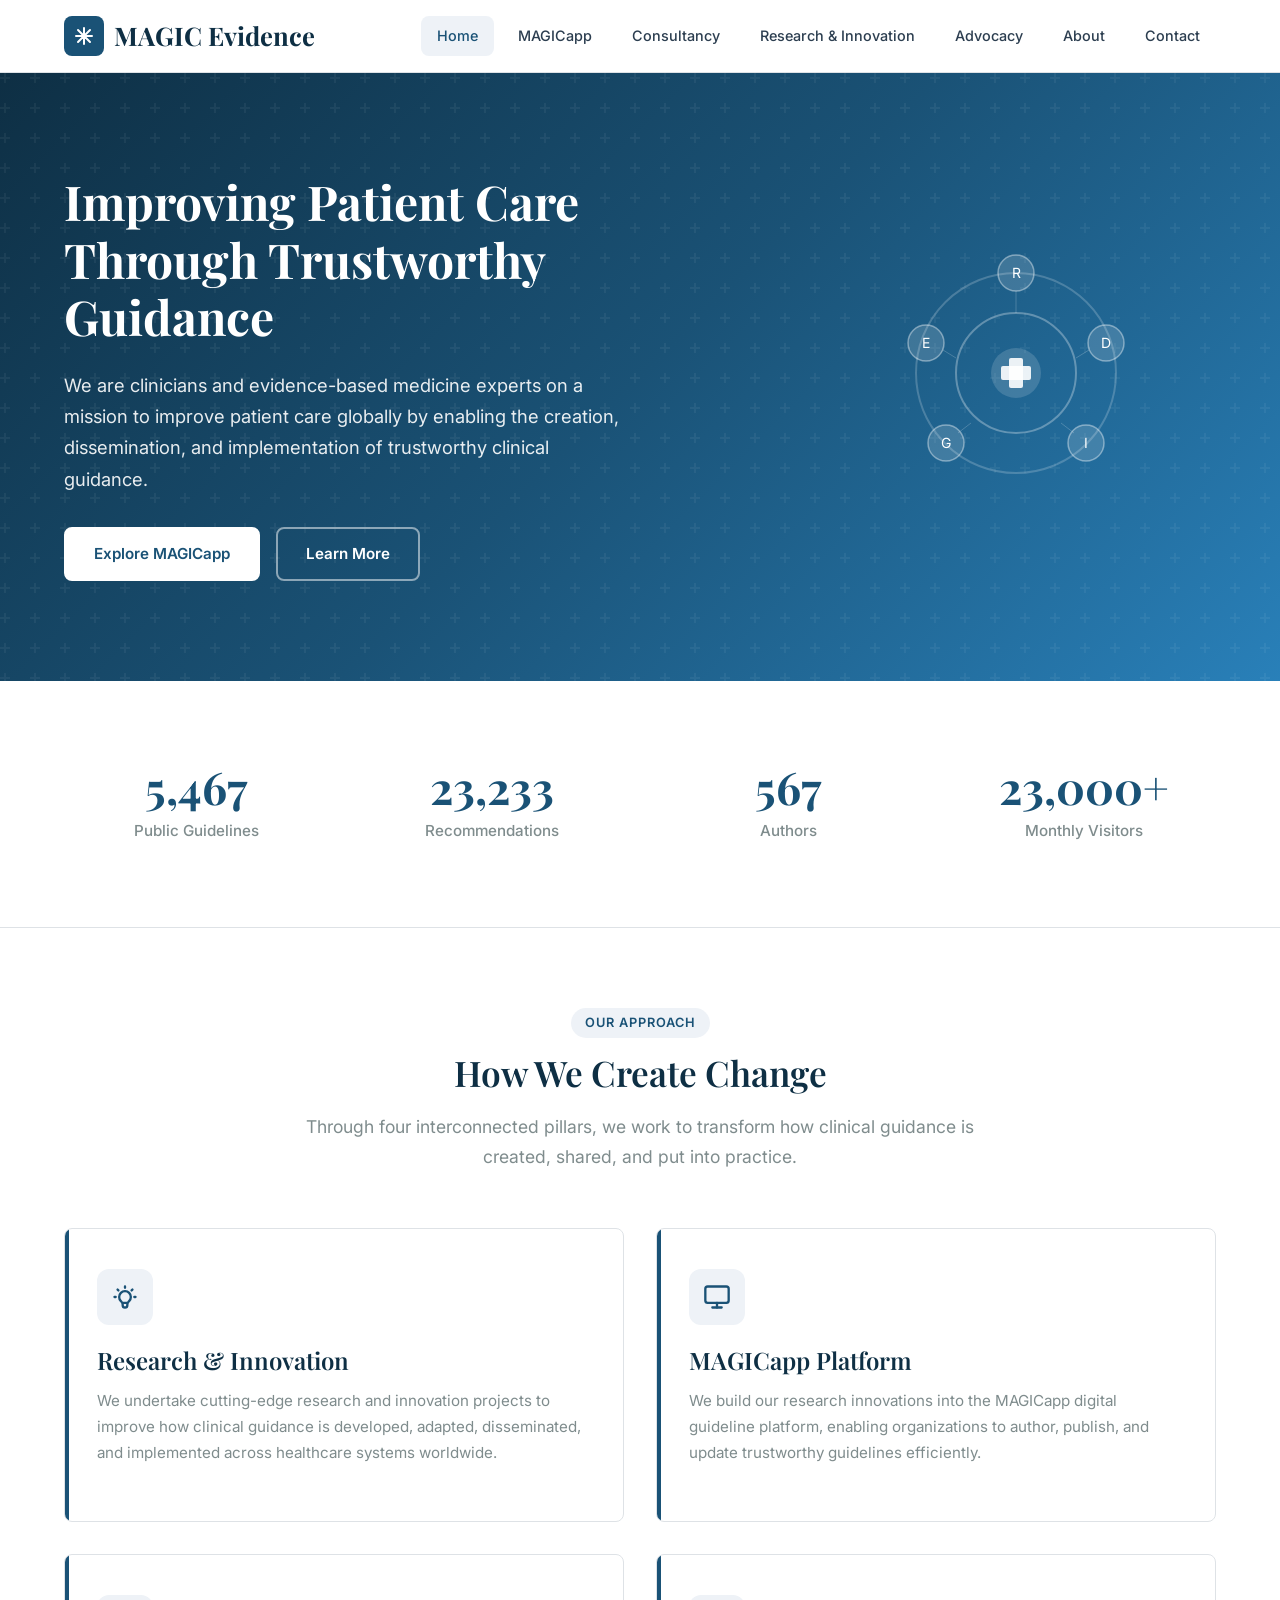
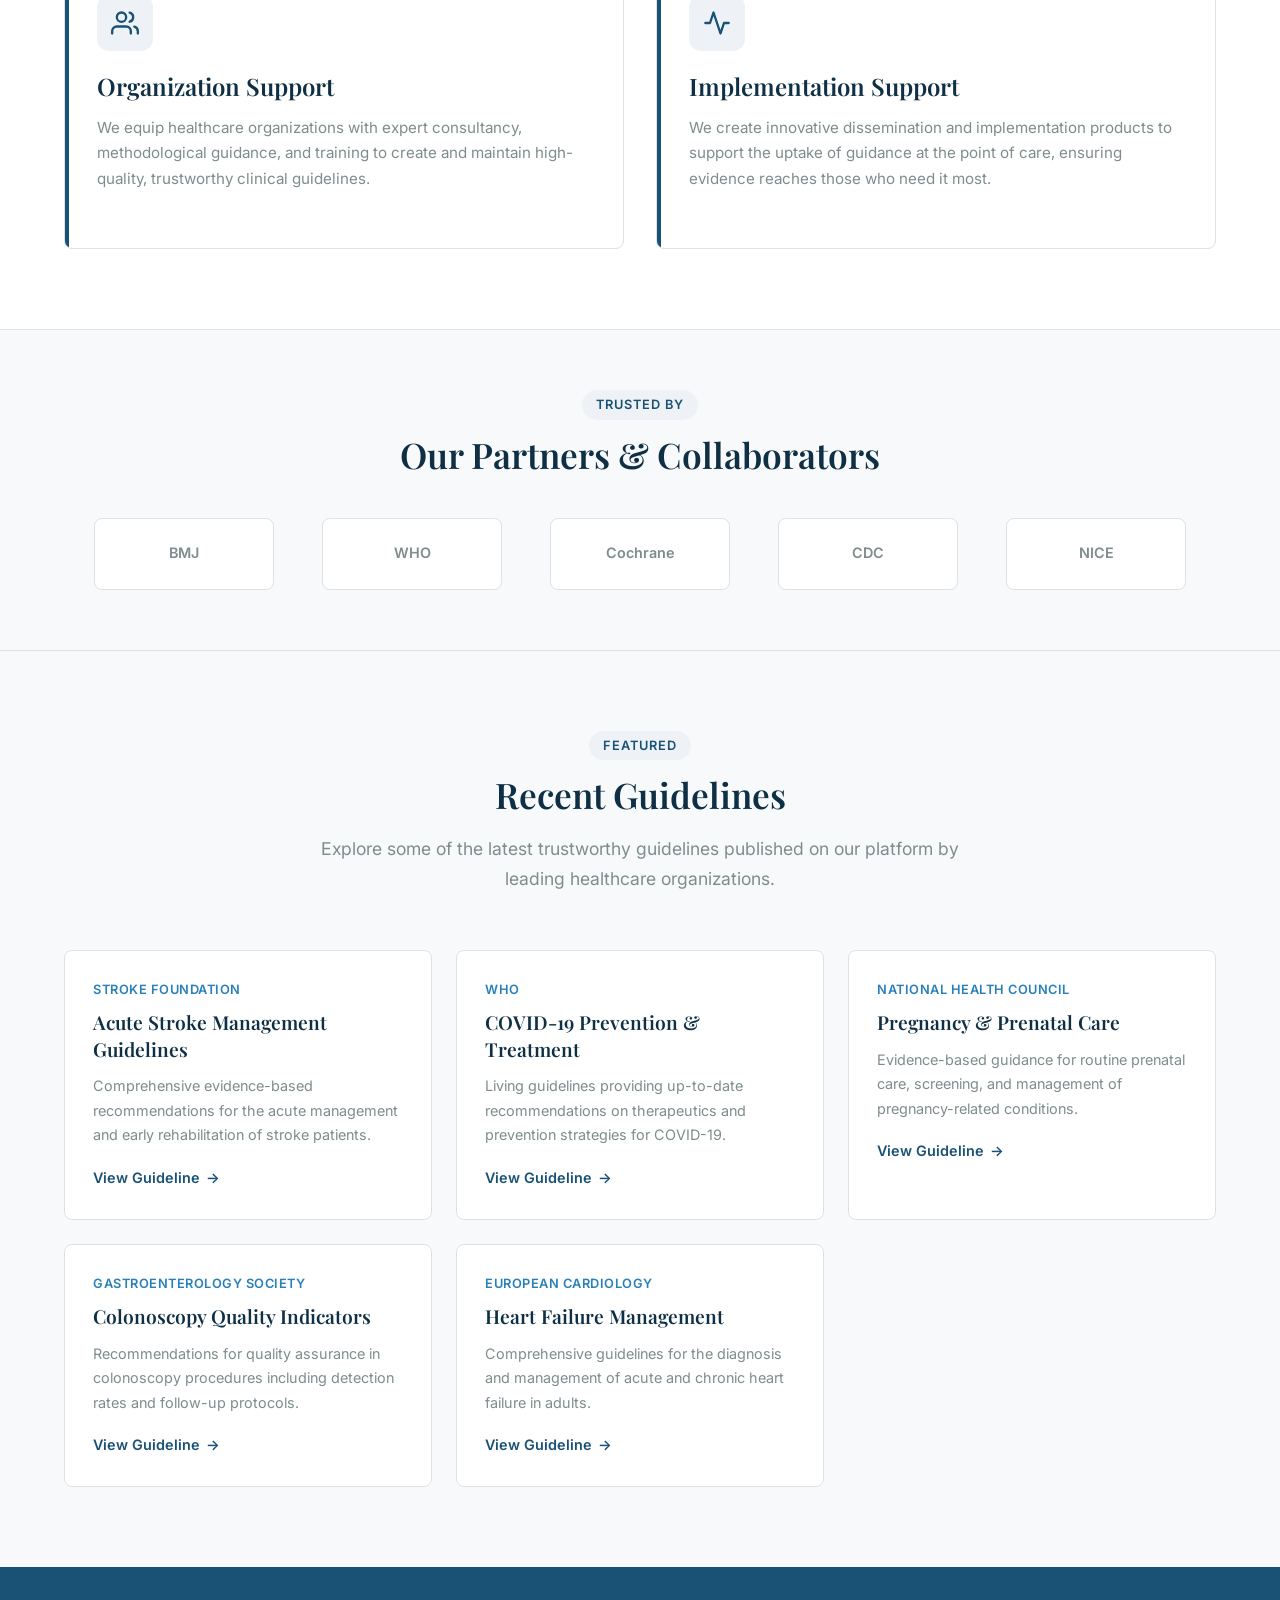
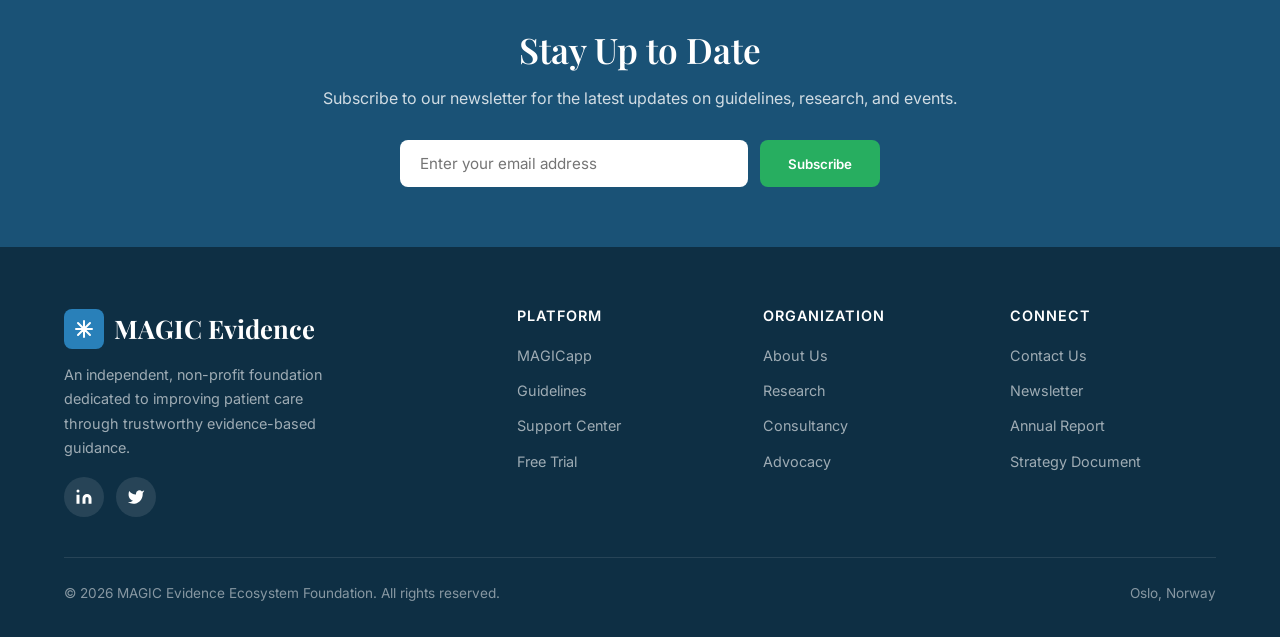
==== index.html @ e92a1888 ""网站"" ====
<!DOCTYPE html>
<html lang="zh-CN">
<head>
  <meta charset="UTF-8">
  <meta name="viewport" content="width=device-width, initial-scale=1.0">
  <title>MAGIC Evidence - Trustworthy Evidence for Better Healthcare</title>
  <meta name="description" content="We are clinicians and EBM experts on a mission to improve patient care globally by enabling the creation, dissemination and implementation of trustworthy guidance.">
  <link rel="preconnect" href="https://fonts.googleapis.com">
  <link rel="preconnect" href="https://fonts.gstatic.com" crossorigin>
  <link href="https://fonts.googleapis.com/css2?family=Inter:wght@400;500;600;700&family=Playfair+Display:wght@600;700&display=swap" rel="stylesheet">
  <link rel="stylesheet" href="css/style.css">
  <link rel="icon" type="image/svg+xml" href="data:image/svg+xml,%3Csvg xmlns='http://www.w3.org/2000/svg' viewBox='0 0 100 100'%3E%3Ctext y='.9em' font-size='90'%3E%F0%9F%8F%A5%3C/text%3E%3C/svg%3E">
</head>
<body>
  <!-- Header -->
  <header class="header">
    <div class="container">
      <a href="index.html" class="logo">
        <svg viewBox="0 0 40 40" fill="none" xmlns="http://www.w3.org/2000/svg">
          <rect width="40" height="40" rx="8" fill="#1a5276"/>
          <path d="M12 20h16M20 12v16M14 14l12 12M26 14L14 26" stroke="#fff" stroke-width="2" stroke-linecap="round"/>
        </svg>
        MAGIC Evidence
      </a>
      <button class="nav-toggle" aria-label="Toggle navigation">
        <span></span><span></span><span></span>
      </button>
      <nav class="nav">
        <a href="index.html" class="active">Home</a>
        <a href="pages/platform.html">MAGICapp</a>
        <a href="pages/consultancy.html">Consultancy</a>
        <a href="pages/research.html">Research & Innovation</a>
        <a href="pages/advocacy.html">Advocacy</a>
        <a href="pages/about.html">About</a>
        <a href="pages/contact.html">Contact</a>
      </nav>
    </div>
  </header>

  <!-- Hero Section -->
  <section class="hero">
    <div class="container">
      <div class="hero-content">
        <h1>Improving Patient Care Through Trustworthy Guidance</h1>
        <p>We are clinicians and evidence-based medicine experts on a mission to improve patient care globally by enabling the creation, dissemination, and implementation of trustworthy clinical guidance.</p>
        <div class="hero-buttons">
          <a href="pages/platform.html" class="btn btn-primary">Explore MAGICapp</a>
          <a href="pages/about.html" class="btn btn-outline">Learn More</a>
        </div>
      </div>
      <div class="hero-visual">
        <svg viewBox="0 0 380 320" fill="none" xmlns="http://www.w3.org/2000/svg">
          <!-- Stylized medical/evidence ecosystem illustration -->
          <circle cx="190" cy="160" r="100" stroke="rgba(255,255,255,0.2)" stroke-width="2" fill="none"/>
          <circle cx="190" cy="160" r="60" stroke="rgba(255,255,255,0.3)" stroke-width="2" fill="none"/>
          <circle cx="190" cy="160" r="25" fill="rgba(255,255,255,0.15)"/>
          <!-- Cross symbol -->
          <rect x="183" y="145" width="14" height="30" rx="2" fill="rgba(255,255,255,0.9)"/>
          <rect x="175" y="153" width="30" height="14" rx="2" fill="rgba(255,255,255,0.9)"/>
          <!-- Orbiting nodes -->
          <circle cx="190" cy="60" r="18" fill="rgba(255,255,255,0.15)" stroke="rgba(255,255,255,0.4)" stroke-width="1.5"/>
          <text x="190" y="65" text-anchor="middle" fill="white" font-size="14">R</text>
          <circle cx="280" cy="130" r="18" fill="rgba(255,255,255,0.15)" stroke="rgba(255,255,255,0.4)" stroke-width="1.5"/>
          <text x="280" y="135" text-anchor="middle" fill="white" font-size="14">D</text>
          <circle cx="260" cy="230" r="18" fill="rgba(255,255,255,0.15)" stroke="rgba(255,255,255,0.4)" stroke-width="1.5"/>
          <text x="260" y="235" text-anchor="middle" fill="white" font-size="14">I</text>
          <circle cx="120" cy="230" r="18" fill="rgba(255,255,255,0.15)" stroke="rgba(255,255,255,0.4)" stroke-width="1.5"/>
          <text x="120" y="235" text-anchor="middle" fill="white" font-size="14">G</text>
          <circle cx="100" cy="130" r="18" fill="rgba(255,255,255,0.15)" stroke="rgba(255,255,255,0.4)" stroke-width="1.5"/>
          <text x="100" y="135" text-anchor="middle" fill="white" font-size="14">E</text>
          <!-- Connection lines -->
          <line x1="190" y1="78" x2="190" y2="100" stroke="rgba(255,255,255,0.2)" stroke-width="1"/>
          <line x1="263" y1="137" x2="250" y2="145" stroke="rgba(255,255,255,0.2)" stroke-width="1"/>
          <line x1="248" y1="220" x2="235" y2="210" stroke="rgba(255,255,255,0.2)" stroke-width="1"/>
          <line x1="132" y1="220" x2="145" y2="210" stroke="rgba(255,255,255,0.2)" stroke-width="1"/>
          <line x1="117" y1="137" x2="130" y2="145" stroke="rgba(255,255,255,0.2)" stroke-width="1"/>
        </svg>
      </div>
    </div>
  </section>

  <!-- Stats Section -->
  <section class="stats">
    <div class="container">
      <div class="stats-grid">
        <div class="stat-item">
          <div class="stat-number" data-count="5467">0</div>
          <div class="stat-label">Public Guidelines</div>
        </div>
        <div class="stat-item">
          <div class="stat-number" data-count="23233">0</div>
          <div class="stat-label">Recommendations</div>
        </div>
        <div class="stat-item">
          <div class="stat-number" data-count="567">0</div>
          <div class="stat-label">Authors</div>
        </div>
        <div class="stat-item">
          <div class="stat-number" data-count="23000" data-suffix="+">0</div>
          <div class="stat-label">Monthly Visitors</div>
        </div>
      </div>
    </div>
  </section>

  <!-- Pillars Section -->
  <section class="section">
    <div class="container">
      <div class="section-header">
        <span class="section-tag">Our Approach</span>
        <h2>How We Create Change</h2>
        <p>Through four interconnected pillars, we work to transform how clinical guidance is created, shared, and put into practice.</p>
      </div>
      <div class="pillars-grid">
        <div class="pillar-card">
          <div class="pillar-icon">
            <svg viewBox="0 0 24 24" fill="none" stroke-width="2" stroke-linecap="round" stroke-linejoin="round">
              <path d="M9.663 17h4.673M12 3v1m6.364 1.636l-.707.707M21 12h-1M4 12H3m3.343-5.657l-.707-.707m2.828 9.9a5 5 0 117.072 0l-.548.547A3.374 3.374 0 0014 18.469V19a2 2 0 11-4 0v-.531c0-.895-.356-1.754-.988-2.386l-.548-.547z"/>
            </svg>
          </div>
          <h3>Research & Innovation</h3>
          <p>We undertake cutting-edge research and innovation projects to improve how clinical guidance is developed, adapted, disseminated, and implemented across healthcare systems worldwide.</p>
        </div>
        <div class="pillar-card">
          <div class="pillar-icon">
            <svg viewBox="0 0 24 24" fill="none" stroke-width="2" stroke-linecap="round" stroke-linejoin="round">
              <rect x="2" y="3" width="20" height="14" rx="2" ry="2"/><line x1="8" y1="21" x2="16" y2="21"/><line x1="12" y1="17" x2="12" y2="21"/>
            </svg>
          </div>
          <h3>MAGICapp Platform</h3>
          <p>We build our research innovations into the MAGICapp digital guideline platform, enabling organizations to author, publish, and update trustworthy guidelines efficiently.</p>
        </div>
        <div class="pillar-card">
          <div class="pillar-icon">
            <svg viewBox="0 0 24 24" fill="none" stroke-width="2" stroke-linecap="round" stroke-linejoin="round">
              <path d="M17 21v-2a4 4 0 00-4-4H5a4 4 0 00-4 4v2"/><circle cx="9" cy="7" r="4"/><path d="M23 21v-2a4 4 0 00-3-3.87"/><path d="M16 3.13a4 4 0 010 7.75"/>
            </svg>
          </div>
          <h3>Organization Support</h3>
          <p>We equip healthcare organizations with expert consultancy, methodological guidance, and training to create and maintain high-quality, trustworthy clinical guidelines.</p>
        </div>
        <div class="pillar-card">
          <div class="pillar-icon">
            <svg viewBox="0 0 24 24" fill="none" stroke-width="2" stroke-linecap="round" stroke-linejoin="round">
              <polyline points="22 12 18 12 15 21 9 3 6 12 2 12"/>
            </svg>
          </div>
          <h3>Implementation Support</h3>
          <p>We create innovative dissemination and implementation products to support the uptake of guidance at the point of care, ensuring evidence reaches those who need it most.</p>
        </div>
      </div>
    </div>
  </section>

  <!-- Partners Section -->
  <section class="partners">
    <div class="container">
      <div class="partners-header">
        <span class="section-tag">Trusted By</span>
        <h2>Our Partners & Collaborators</h2>
      </div>
      <div class="partners-grid">
        <div class="partner-logo">BMJ</div>
        <div class="partner-logo">WHO</div>
        <div class="partner-logo">Cochrane</div>
        <div class="partner-logo">CDC</div>
        <div class="partner-logo">NICE</div>
      </div>
    </div>
  </section>

  <!-- Recent Guidelines -->
  <section class="section section-alt">
    <div class="container">
      <div class="section-header">
        <span class="section-tag">Featured</span>
        <h2>Recent Guidelines</h2>
        <p>Explore some of the latest trustworthy guidelines published on our platform by leading healthcare organizations.</p>
      </div>
      <div class="guidelines-grid">
        <div class="guideline-card">
          <div class="guideline-org">Stroke Foundation</div>
          <h4>Acute Stroke Management Guidelines</h4>
          <p>Comprehensive evidence-based recommendations for the acute management and early rehabilitation of stroke patients.</p>
          <a href="#" class="guideline-link">View Guideline <span>&rarr;</span></a>
        </div>
        <div class="guideline-card">
          <div class="guideline-org">WHO</div>
          <h4>COVID-19 Prevention & Treatment</h4>
          <p>Living guidelines providing up-to-date recommendations on therapeutics and prevention strategies for COVID-19.</p>
          <a href="#" class="guideline-link">View Guideline <span>&rarr;</span></a>
        </div>
        <div class="guideline-card">
          <div class="guideline-org">National Health Council</div>
          <h4>Pregnancy & Prenatal Care</h4>
          <p>Evidence-based guidance for routine prenatal care, screening, and management of pregnancy-related conditions.</p>
          <a href="#" class="guideline-link">View Guideline <span>&rarr;</span></a>
        </div>
        <div class="guideline-card">
          <div class="guideline-org">Gastroenterology Society</div>
          <h4>Colonoscopy Quality Indicators</h4>
          <p>Recommendations for quality assurance in colonoscopy procedures including detection rates and follow-up protocols.</p>
          <a href="#" class="guideline-link">View Guideline <span>&rarr;</span></a>
        </div>
        <div class="guideline-card">
          <div class="guideline-org">European Cardiology</div>
          <h4>Heart Failure Management</h4>
          <p>Comprehensive guidelines for the diagnosis and management of acute and chronic heart failure in adults.</p>
          <a href="#" class="guideline-link">View Guideline <span>&rarr;</span></a>
        </div>
      </div>
    </div>
  </section>

  <!-- Newsletter -->
  <section class="newsletter">
    <div class="container">
      <h2>Stay Up to Date</h2>
      <p>Subscribe to our newsletter for the latest updates on guidelines, research, and events.</p>
      <form class="newsletter-form">
        <input type="email" placeholder="Enter your email address" required>
        <button type="submit">Subscribe</button>
      </form>
    </div>
  </section>

  <!-- Footer -->
  <footer class="footer">
    <div class="container">
      <div class="footer-grid">
        <div class="footer-brand">
          <a href="index.html" class="logo" style="color:#fff;">
            <svg viewBox="0 0 40 40" fill="none" xmlns="http://www.w3.org/2000/svg">
              <rect width="40" height="40" rx="8" fill="#2980b9"/>
              <path d="M12 20h16M20 12v16M14 14l12 12M26 14L14 26" stroke="#fff" stroke-width="2" stroke-linecap="round"/>
            </svg>
            MAGIC Evidence
          </a>
          <p>An independent, non-profit foundation dedicated to improving patient care through trustworthy evidence-based guidance.</p>
          <div class="footer-social">
            <a href="#" aria-label="LinkedIn">
              <svg viewBox="0 0 24 24"><path d="M16 8a6 6 0 016 6v7h-4v-7a2 2 0 00-2-2 2 2 0 00-2 2v7h-4v-7a6 6 0 016-6zM2 9h4v12H2zM4 6a2 2 0 100-4 2 2 0 000 4z"/></svg>
            </a>
            <a href="#" aria-label="Twitter">
              <svg viewBox="0 0 24 24"><path d="M23 3a10.9 10.9 0 01-3.14 1.53 4.48 4.48 0 00-7.86 3v1A10.66 10.66 0 013 4s-4 9 5 13a11.64 11.64 0 01-7 2c9 5 20 0 20-11.5a4.5 4.5 0 00-.08-.83A7.72 7.72 0 0023 3z"/></svg>
            </a>
          </div>
        </div>
        <div>
          <h4>Platform</h4>
          <ul class="footer-links">
            <li><a href="pages/platform.html">MAGICapp</a></li>
            <li><a href="#">Guidelines</a></li>
            <li><a href="#">Support Center</a></li>
            <li><a href="#">Free Trial</a></li>
          </ul>
        </div>
        <div>
          <h4>Organization</h4>
          <ul class="footer-links">
            <li><a href="pages/about.html">About Us</a></li>
            <li><a href="pages/research.html">Research</a></li>
            <li><a href="pages/consultancy.html">Consultancy</a></li>
            <li><a href="pages/advocacy.html">Advocacy</a></li>
          </ul>
        </div>
        <div>
          <h4>Connect</h4>
          <ul class="footer-links">
            <li><a href="pages/contact.html">Contact Us</a></li>
            <li><a href="#">Newsletter</a></li>
            <li><a href="#">Annual Report</a></li>
            <li><a href="#">Strategy Document</a></li>
          </ul>
        </div>
      </div>
      <div class="footer-bottom">
        <span>&copy; 2026 MAGIC Evidence Ecosystem Foundation. All rights reserved.</span>
        <span>Oslo, Norway</span>
      </div>
    </div>
  </footer>

  <script src="js/main.js"></script>
</body>
</html>
---- css/style.css ----
/* ============================================
   Global Reset & Variables
   ============================================ */
:root {
  --primary: #1a5276;
  --primary-light: #2980b9;
  --primary-dark: #0e2f44;
  --accent: #27ae60;
  --accent-light: #2ecc71;
  --text: #2c3e50;
  --text-light: #7f8c8d;
  --bg: #ffffff;
  --bg-light: #f8f9fa;
  --bg-alt: #eef2f7;
  --border: #dee2e6;
  --shadow: 0 2px 15px rgba(0,0,0,0.08);
  --shadow-hover: 0 5px 25px rgba(0,0,0,0.12);
  --radius: 8px;
  --transition: all 0.3s ease;
  --max-width: 1200px;
  --font-primary: 'Inter', -apple-system, BlinkMacSystemFont, 'Segoe UI', Roboto, sans-serif;
  --font-heading: 'Playfair Display', Georgia, serif;
}

*,
*::before,
*::after {
  margin: 0;
  padding: 0;
  box-sizing: border-box;
}

html {
  scroll-behavior: smooth;
  font-size: 16px;
}

body {
  font-family: var(--font-primary);
  color: var(--text);
  background: var(--bg);
  line-height: 1.7;
  -webkit-font-smoothing: antialiased;
}

a {
  color: var(--primary-light);
  text-decoration: none;
  transition: var(--transition);
}

a:hover {
  color: var(--accent);
}

img {
  max-width: 100%;
  height: auto;
}

.container {
  width: 100%;
  max-width: var(--max-width);
  margin: 0 auto;
  padding: 0 24px;
}

/* ============================================
   Typography
   ============================================ */
h1, h2, h3, h4, h5, h6 {
  font-family: var(--font-heading);
  color: var(--primary-dark);
  line-height: 1.3;
  margin-bottom: 16px;
}

h1 { font-size: 2.8rem; font-weight: 700; }
h2 { font-size: 2.2rem; font-weight: 600; }
h3 { font-size: 1.5rem; font-weight: 600; }
h4 { font-size: 1.2rem; font-weight: 600; }

p {
  margin-bottom: 16px;
  color: var(--text);
}

/* ============================================
   Buttons
   ============================================ */
.btn {
  display: inline-block;
  padding: 12px 28px;
  border-radius: var(--radius);
  font-family: var(--font-primary);
  font-size: 0.95rem;
  font-weight: 600;
  cursor: pointer;
  transition: var(--transition);
  border: 2px solid transparent;
  text-align: center;
}

.btn-primary {
  background: var(--primary);
  color: #fff;
  border-color: var(--primary);
}

.btn-primary:hover {
  background: var(--primary-light);
  border-color: var(--primary-light);
  color: #fff;
  transform: translateY(-2px);
  box-shadow: var(--shadow-hover);
}

.btn-outline {
  background: transparent;
  color: var(--primary);
  border-color: var(--primary);
}

.btn-outline:hover {
  background: var(--primary);
  color: #fff;
  transform: translateY(-2px);
}

.btn-accent {
  background: var(--accent);
  color: #fff;
  border-color: var(--accent);
}

.btn-accent:hover {
  background: var(--accent-light);
  border-color: var(--accent-light);
  color: #fff;
  transform: translateY(-2px);
}

/* ============================================
   Header & Navigation
   ============================================ */
.header {
  background: var(--bg);
  border-bottom: 1px solid var(--border);
  position: sticky;
  top: 0;
  z-index: 1000;
  backdrop-filter: blur(10px);
  background: rgba(255,255,255,0.95);
}

.header .container {
  display: flex;
  align-items: center;
  justify-content: space-between;
  height: 72px;
}

.logo {
  display: flex;
  align-items: center;
  gap: 10px;
  font-family: var(--font-heading);
  font-size: 1.6rem;
  font-weight: 700;
  color: var(--primary-dark);
}

.logo svg {
  width: 40px;
  height: 40px;
}

.logo:hover {
  color: var(--primary);
}

.nav {
  display: flex;
  align-items: center;
  gap: 8px;
}

.nav a {
  padding: 8px 16px;
  color: var(--text);
  font-size: 0.9rem;
  font-weight: 500;
  border-radius: var(--radius);
  transition: var(--transition);
}

.nav a:hover,
.nav a.active {
  color: var(--primary);
  background: var(--bg-alt);
}

.nav-toggle {
  display: none;
  background: none;
  border: none;
  cursor: pointer;
  padding: 8px;
}

.nav-toggle span {
  display: block;
  width: 24px;
  height: 2px;
  background: var(--text);
  margin: 5px 0;
  transition: var(--transition);
}

/* ============================================
   Hero Section
   ============================================ */
.hero {
  background: linear-gradient(135deg, var(--primary-dark) 0%, var(--primary) 50%, var(--primary-light) 100%);
  color: #fff;
  padding: 100px 0;
  position: relative;
  overflow: hidden;
}

.hero::before {
  content: '';
  position: absolute;
  top: 0;
  left: 0;
  right: 0;
  bottom: 0;
  background: url("data:image/svg+xml,%3Csvg width='60' height='60' viewBox='0 0 60 60' xmlns='http://www.w3.org/2000/svg'%3E%3Cg fill='none' fill-rule='evenodd'%3E%3Cg fill='%23ffffff' fill-opacity='0.05'%3E%3Cpath d='M36 34v-4h-2v4h-4v2h4v4h2v-4h4v-2h-4zm0-30V0h-2v4h-4v2h4v4h2V6h4V4h-4zM6 34v-4H4v4H0v2h4v4h2v-4h4v-2H6zM6 4V0H4v4H0v2h4v4h2V6h4V4H6z'/%3E%3C/g%3E%3C/g%3E%3C/svg%3E");
}

.hero .container {
  position: relative;
  z-index: 1;
  display: flex;
  align-items: center;
  gap: 60px;
}

.hero-content {
  flex: 1;
}

.hero h1 {
  color: #fff;
  font-size: 3rem;
  margin-bottom: 24px;
  line-height: 1.2;
}

.hero p {
  color: rgba(255,255,255,0.9);
  font-size: 1.15rem;
  margin-bottom: 32px;
  max-width: 560px;
}

.hero-visual {
  flex: 0 0 400px;
  text-align: center;
}

.hero-visual svg {
  width: 100%;
  max-width: 380px;
}

.hero-buttons {
  display: flex;
  gap: 16px;
  flex-wrap: wrap;
}

.hero .btn-primary {
  background: #fff;
  color: var(--primary);
  border-color: #fff;
}

.hero .btn-primary:hover {
  background: var(--bg-alt);
  border-color: var(--bg-alt);
  color: var(--primary-dark);
}

.hero .btn-outline {
  color: #fff;
  border-color: rgba(255,255,255,0.5);
}

.hero .btn-outline:hover {
  background: rgba(255,255,255,0.15);
  border-color: #fff;
  color: #fff;
}

/* ============================================
   Stats Section
   ============================================ */
.stats {
  background: var(--bg);
  padding: 60px 0;
  border-bottom: 1px solid var(--border);
}

.stats-grid {
  display: grid;
  grid-template-columns: repeat(4, 1fr);
  gap: 32px;
  text-align: center;
}

.stat-item {
  padding: 24px;
}

.stat-number {
  font-family: var(--font-heading);
  font-size: 2.8rem;
  font-weight: 700;
  color: var(--primary);
  line-height: 1;
  margin-bottom: 8px;
}

.stat-label {
  font-size: 0.95rem;
  color: var(--text-light);
  font-weight: 500;
}

/* ============================================
   Section Styles
   ============================================ */
.section {
  padding: 80px 0;
}

.section-alt {
  background: var(--bg-light);
}

.section-header {
  text-align: center;
  max-width: 700px;
  margin: 0 auto 56px;
}

.section-header p {
  color: var(--text-light);
  font-size: 1.1rem;
}

.section-tag {
  display: inline-block;
  padding: 4px 14px;
  background: var(--bg-alt);
  color: var(--primary);
  font-size: 0.8rem;
  font-weight: 600;
  border-radius: 20px;
  text-transform: uppercase;
  letter-spacing: 1px;
  margin-bottom: 12px;
}

/* ============================================
   Pillars / Feature Grid
   ============================================ */
.pillars-grid {
  display: grid;
  grid-template-columns: repeat(2, 1fr);
  gap: 32px;
}

.pillar-card {
  background: var(--bg);
  border: 1px solid var(--border);
  border-radius: var(--radius);
  padding: 40px 32px;
  transition: var(--transition);
  position: relative;
  overflow: hidden;
}

.pillar-card::before {
  content: '';
  position: absolute;
  top: 0;
  left: 0;
  width: 4px;
  height: 100%;
  background: var(--primary);
  transition: var(--transition);
}

.pillar-card:hover {
  box-shadow: var(--shadow-hover);
  transform: translateY(-4px);
}

.pillar-card:hover::before {
  width: 6px;
  background: var(--accent);
}

.pillar-icon {
  width: 56px;
  height: 56px;
  background: var(--bg-alt);
  border-radius: 12px;
  display: flex;
  align-items: center;
  justify-content: center;
  margin-bottom: 20px;
}

.pillar-icon svg {
  width: 28px;
  height: 28px;
  stroke: var(--primary);
}

.pillar-card h3 {
  margin-bottom: 12px;
}

.pillar-card p {
  color: var(--text-light);
  font-size: 0.95rem;
}

/* ============================================
   Partners / Logos
   ============================================ */
.partners {
  padding: 60px 0;
  background: var(--bg-light);
  border-top: 1px solid var(--border);
  border-bottom: 1px solid var(--border);
}

.partners-header {
  text-align: center;
  margin-bottom: 40px;
}

.partners-grid {
  display: flex;
  align-items: center;
  justify-content: center;
  gap: 48px;
  flex-wrap: wrap;
}

.partner-logo {
  display: flex;
  align-items: center;
  justify-content: center;
  padding: 16px 24px;
  background: var(--bg);
  border-radius: var(--radius);
  border: 1px solid var(--border);
  min-width: 180px;
  height: 72px;
  font-weight: 600;
  color: var(--text-light);
  font-size: 0.9rem;
  transition: var(--transition);
}

.partner-logo:hover {
  box-shadow: var(--shadow);
  border-color: var(--primary-light);
  color: var(--primary);
}

/* ============================================
   Guidelines / Card List
   ============================================ */
.guidelines-grid {
  display: grid;
  grid-template-columns: repeat(auto-fill, minmax(340px, 1fr));
  gap: 24px;
}

.guideline-card {
  background: var(--bg);
  border: 1px solid var(--border);
  border-radius: var(--radius);
  padding: 28px;
  transition: var(--transition);
}

.guideline-card:hover {
  box-shadow: var(--shadow-hover);
  transform: translateY(-3px);
}

.guideline-org {
  font-size: 0.8rem;
  font-weight: 600;
  color: var(--primary-light);
  text-transform: uppercase;
  letter-spacing: 0.5px;
  margin-bottom: 8px;
}

.guideline-card h4 {
  margin-bottom: 12px;
  line-height: 1.4;
}

.guideline-card p {
  color: var(--text-light);
  font-size: 0.9rem;
  margin-bottom: 16px;
}

.guideline-link {
  display: inline-flex;
  align-items: center;
  gap: 6px;
  color: var(--primary);
  font-weight: 600;
  font-size: 0.9rem;
}

.guideline-link:hover {
  color: var(--accent);
  gap: 10px;
}

/* ============================================
   About Page
   ============================================ */
.page-hero {
  background: linear-gradient(135deg, var(--primary-dark) 0%, var(--primary) 100%);
  color: #fff;
  padding: 80px 0 60px;
  text-align: center;
}

.page-hero h1 {
  color: #fff;
  margin-bottom: 16px;
}

.page-hero p {
  color: rgba(255,255,255,0.85);
  font-size: 1.15rem;
  max-width: 600px;
  margin: 0 auto;
}

.about-content {
  padding: 60px 0;
}

.about-grid {
  display: grid;
  grid-template-columns: 1fr 1fr;
  gap: 60px;
  align-items: center;
  margin-bottom: 60px;
}

.about-grid.reverse {
  direction: rtl;
}

.about-grid.reverse > * {
  direction: ltr;
}

.about-image {
  background: var(--bg-alt);
  border-radius: var(--radius);
  height: 320px;
  display: flex;
  align-items: center;
  justify-content: center;
  overflow: hidden;
}

.about-image svg {
  width: 60%;
  opacity: 0.5;
}

/* Team Grid */
.team-grid {
  display: grid;
  grid-template-columns: repeat(auto-fill, minmax(240px, 1fr));
  gap: 28px;
}

.team-card {
  text-align: center;
  padding: 32px 20px;
  background: var(--bg);
  border: 1px solid var(--border);
  border-radius: var(--radius);
  transition: var(--transition);
}

.team-card:hover {
  box-shadow: var(--shadow-hover);
  transform: translateY(-4px);
}

.team-avatar {
  width: 100px;
  height: 100px;
  border-radius: 50%;
  background: var(--bg-alt);
  margin: 0 auto 16px;
  display: flex;
  align-items: center;
  justify-content: center;
  font-size: 2rem;
  color: var(--primary);
  font-weight: 700;
  font-family: var(--font-heading);
}

.team-card h4 {
  margin-bottom: 4px;
  font-size: 1.05rem;
}

.team-role {
  color: var(--text-light);
  font-size: 0.85rem;
  font-weight: 500;
}

/* ============================================
   Contact Page
   ============================================ */
.contact-grid {
  display: grid;
  grid-template-columns: repeat(2, 1fr);
  gap: 32px;
}

.contact-card {
  background: var(--bg);
  border: 1px solid var(--border);
  border-radius: var(--radius);
  padding: 36px;
  text-align: center;
  transition: var(--transition);
}

.contact-card:hover {
  box-shadow: var(--shadow-hover);
  transform: translateY(-3px);
}

.contact-icon {
  width: 64px;
  height: 64px;
  background: var(--bg-alt);
  border-radius: 50%;
  display: flex;
  align-items: center;
  justify-content: center;
  margin: 0 auto 20px;
}

.contact-icon svg {
  width: 28px;
  height: 28px;
  stroke: var(--primary);
}

.contact-card h3 {
  margin-bottom: 12px;
  font-size: 1.2rem;
}

.contact-card p {
  color: var(--text-light);
  font-size: 0.95rem;
  margin-bottom: 20px;
}

/* Contact Form */
.contact-form {
  max-width: 640px;
  margin: 0 auto;
}

.form-group {
  margin-bottom: 20px;
}

.form-group label {
  display: block;
  margin-bottom: 6px;
  font-weight: 600;
  font-size: 0.9rem;
  color: var(--text);
}

.form-group input,
.form-group textarea,
.form-group select {
  width: 100%;
  padding: 12px 16px;
  border: 1px solid var(--border);
  border-radius: var(--radius);
  font-family: var(--font-primary);
  font-size: 0.95rem;
  transition: var(--transition);
  background: var(--bg);
}

.form-group input:focus,
.form-group textarea:focus,
.form-group select:focus {
  outline: none;
  border-color: var(--primary-light);
  box-shadow: 0 0 0 3px rgba(41,128,185,0.1);
}

.form-group textarea {
  min-height: 120px;
  resize: vertical;
}

/* ============================================
   Services / Consultancy Page
   ============================================ */
.services-grid {
  display: grid;
  grid-template-columns: repeat(auto-fill, minmax(320px, 1fr));
  gap: 28px;
}

.service-card {
  background: var(--bg);
  border: 1px solid var(--border);
  border-radius: var(--radius);
  padding: 36px;
  transition: var(--transition);
}

.service-card:hover {
  box-shadow: var(--shadow-hover);
  transform: translateY(-4px);
}

.service-number {
  font-family: var(--font-heading);
  font-size: 2.5rem;
  font-weight: 700;
  color: var(--bg-alt);
  line-height: 1;
  margin-bottom: 16px;
}

.service-card h3 {
  margin-bottom: 12px;
}

.service-card p {
  color: var(--text-light);
  font-size: 0.95rem;
}

/* Testimonial */
.testimonial {
  background: var(--primary-dark);
  color: #fff;
  padding: 60px 0;
  text-align: center;
}

.testimonial blockquote {
  max-width: 700px;
  margin: 0 auto;
  font-size: 1.2rem;
  font-style: italic;
  line-height: 1.8;
  color: rgba(255,255,255,0.9);
}

.testimonial cite {
  display: block;
  margin-top: 20px;
  font-style: normal;
  font-weight: 600;
  color: rgba(255,255,255,0.7);
}

/* ============================================
   Research Page
   ============================================ */
.research-list {
  display: flex;
  flex-direction: column;
  gap: 28px;
}

.research-item {
  display: flex;
  gap: 32px;
  background: var(--bg);
  border: 1px solid var(--border);
  border-radius: var(--radius);
  padding: 36px;
  transition: var(--transition);
  align-items: flex-start;
}

.research-item:hover {
  box-shadow: var(--shadow-hover);
}

.research-icon-wrap {
  flex-shrink: 0;
  width: 72px;
  height: 72px;
  background: var(--bg-alt);
  border-radius: 16px;
  display: flex;
  align-items: center;
  justify-content: center;
}

.research-icon-wrap svg {
  width: 32px;
  height: 32px;
  stroke: var(--primary);
}

.research-content h3 {
  margin-bottom: 8px;
}

.research-content p {
  color: var(--text-light);
  font-size: 0.95rem;
}

.research-tag {
  display: inline-block;
  padding: 2px 10px;
  background: var(--bg-alt);
  color: var(--primary);
  font-size: 0.75rem;
  font-weight: 600;
  border-radius: 12px;
  margin-top: 12px;
}

/* ============================================
   Advocacy Page
   ============================================ */
.advocacy-hero-text {
  max-width: 800px;
  margin: 0 auto 48px;
  text-align: center;
}

.advocacy-hero-text p {
  font-size: 1.1rem;
  color: var(--text-light);
}

.advocacy-items {
  display: grid;
  grid-template-columns: repeat(3, 1fr);
  gap: 28px;
}

.advocacy-card {
  text-align: center;
  padding: 40px 28px;
  background: var(--bg);
  border: 1px solid var(--border);
  border-radius: var(--radius);
  transition: var(--transition);
}

.advocacy-card:hover {
  box-shadow: var(--shadow-hover);
  transform: translateY(-4px);
}

.advocacy-card-icon {
  width: 72px;
  height: 72px;
  background: var(--bg-alt);
  border-radius: 50%;
  display: flex;
  align-items: center;
  justify-content: center;
  margin: 0 auto 20px;
}

.advocacy-card-icon svg {
  width: 32px;
  height: 32px;
  stroke: var(--primary);
}

.advocacy-card h3 {
  margin-bottom: 12px;
  font-size: 1.15rem;
}

.advocacy-card p {
  color: var(--text-light);
  font-size: 0.9rem;
}

/* ============================================
   Newsletter CTA
   ============================================ */
.newsletter {
  background: var(--primary);
  color: #fff;
  padding: 60px 0;
  text-align: center;
}

.newsletter h2 {
  color: #fff;
  margin-bottom: 12px;
}

.newsletter p {
  color: rgba(255,255,255,0.8);
  margin-bottom: 28px;
}

.newsletter-form {
  display: flex;
  gap: 12px;
  max-width: 480px;
  margin: 0 auto;
}

.newsletter-form input {
  flex: 1;
  padding: 14px 20px;
  border: none;
  border-radius: var(--radius);
  font-size: 0.95rem;
  font-family: var(--font-primary);
}

.newsletter-form input:focus {
  outline: none;
  box-shadow: 0 0 0 3px rgba(255,255,255,0.3);
}

.newsletter-form button {
  padding: 14px 28px;
  background: var(--accent);
  color: #fff;
  border: none;
  border-radius: var(--radius);
  font-weight: 600;
  cursor: pointer;
  transition: var(--transition);
  font-family: var(--font-primary);
}

.newsletter-form button:hover {
  background: var(--accent-light);
}

/* ============================================
   Footer
   ============================================ */
.footer {
  background: var(--primary-dark);
  color: rgba(255,255,255,0.8);
  padding: 60px 0 32px;
}

.footer-grid {
  display: grid;
  grid-template-columns: 2fr 1fr 1fr 1fr;
  gap: 40px;
  margin-bottom: 40px;
}

.footer-brand p {
  color: rgba(255,255,255,0.6);
  font-size: 0.9rem;
  margin-top: 12px;
  max-width: 280px;
}

.footer h4 {
  color: #fff;
  font-family: var(--font-primary);
  font-size: 0.9rem;
  font-weight: 600;
  text-transform: uppercase;
  letter-spacing: 1px;
  margin-bottom: 16px;
}

.footer-links {
  list-style: none;
}

.footer-links li {
  margin-bottom: 8px;
}

.footer-links a {
  color: rgba(255,255,255,0.6);
  font-size: 0.9rem;
}

.footer-links a:hover {
  color: #fff;
}

.footer-social {
  display: flex;
  gap: 12px;
  margin-top: 16px;
}

.footer-social a {
  width: 40px;
  height: 40px;
  border-radius: 50%;
  background: rgba(255,255,255,0.1);
  display: flex;
  align-items: center;
  justify-content: center;
  transition: var(--transition);
}

.footer-social a:hover {
  background: var(--primary-light);
}

.footer-social svg {
  width: 18px;
  height: 18px;
  fill: #fff;
}

.footer-bottom {
  border-top: 1px solid rgba(255,255,255,0.1);
  padding-top: 24px;
  display: flex;
  justify-content: space-between;
  align-items: center;
  font-size: 0.85rem;
  color: rgba(255,255,255,0.5);
}

/* ============================================
   Responsive
   ============================================ */
@media (max-width: 968px) {
  h1 { font-size: 2.2rem; }
  h2 { font-size: 1.8rem; }

  .hero .container {
    flex-direction: column;
    text-align: center;
  }

  .hero p {
    margin: 0 auto 32px;
  }

  .hero-buttons {
    justify-content: center;
  }

  .hero-visual {
    flex: none;
    width: 280px;
  }

  .stats-grid {
    grid-template-columns: repeat(2, 1fr);
  }

  .pillars-grid {
    grid-template-columns: 1fr;
  }

  .about-grid {
    grid-template-columns: 1fr;
    gap: 32px;
  }

  .about-grid.reverse {
    direction: ltr;
  }

  .footer-grid {
    grid-template-columns: 1fr 1fr;
  }

  .advocacy-items {
    grid-template-columns: 1fr;
  }

  .research-item {
    flex-direction: column;
  }
}

@media (max-width: 640px) {
  .header .container {
    position: relative;
  }

  .nav {
    display: none;
    position: absolute;
    top: 72px;
    left: 0;
    right: 0;
    background: var(--bg);
    flex-direction: column;
    padding: 16px;
    border-bottom: 1px solid var(--border);
    box-shadow: var(--shadow);
  }

  .nav.open {
    display: flex;
  }

  .nav-toggle {
    display: block;
  }

  .hero {
    padding: 60px 0;
  }

  .hero h1 {
    font-size: 2rem;
  }

  .stats-grid {
    grid-template-columns: repeat(2, 1fr);
    gap: 16px;
  }

  .stat-number {
    font-size: 2rem;
  }

  .contact-grid {
    grid-template-columns: 1fr;
  }

  .newsletter-form {
    flex-direction: column;
  }

  .footer-grid {
    grid-template-columns: 1fr;
  }

  .footer-bottom {
    flex-direction: column;
    gap: 12px;
    text-align: center;
  }

  .guidelines-grid {
    grid-template-columns: 1fr;
  }
}

/* ============================================
   Animations
   ============================================ */
@keyframes fadeInUp {
  from {
    opacity: 0;
    transform: translateY(30px);
  }
  to {
    opacity: 1;
    transform: translateY(0);
  }
}

.animate-in {
  opacity: 0;
  animation: fadeInUp 0.6s ease forwards;
}

.animate-delay-1 { animation-delay: 0.1s; }
.animate-delay-2 { animation-delay: 0.2s; }
.animate-delay-3 { animation-delay: 0.3s; }
.animate-delay-4 { animation-delay: 0.4s; }
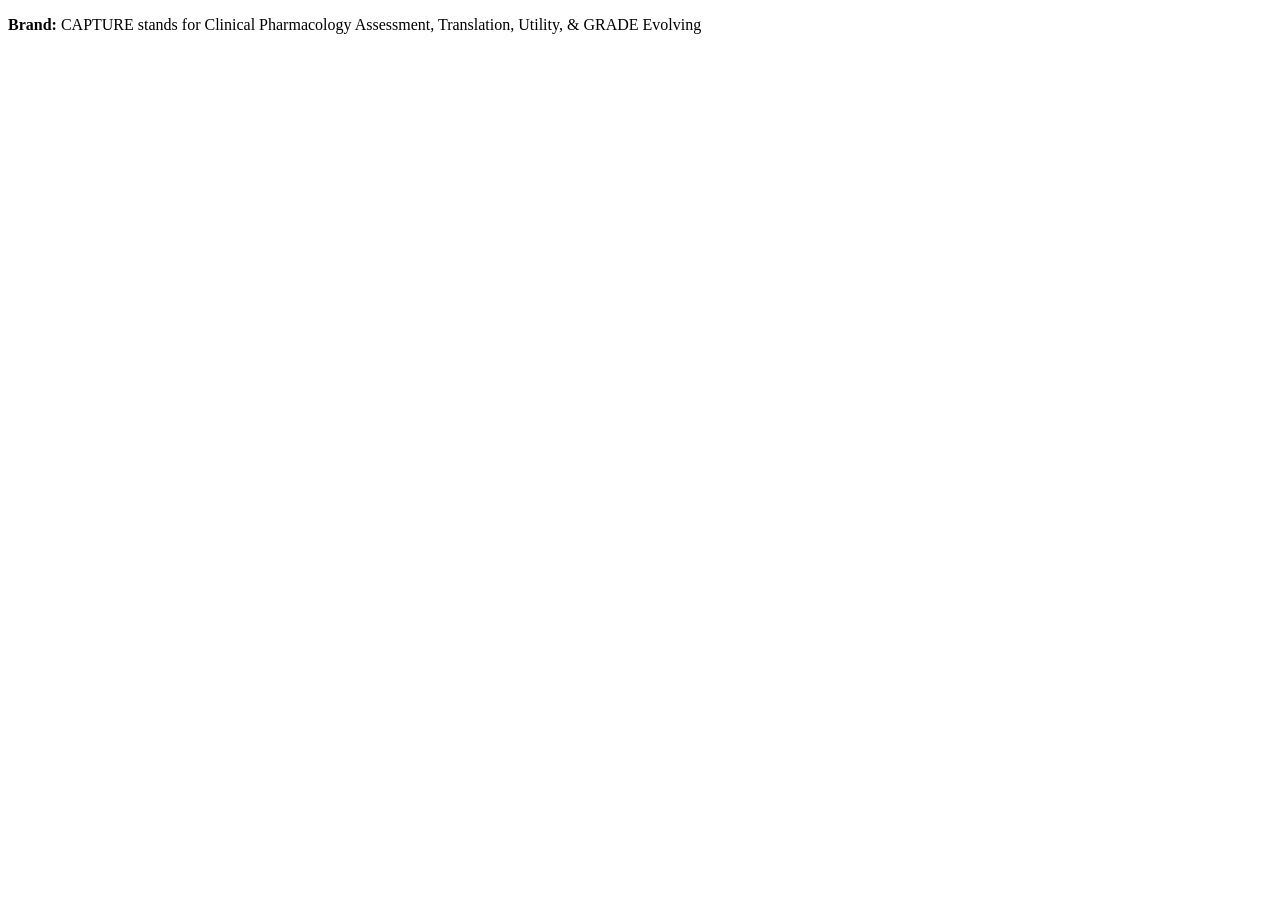
==== commit 06811b99: "Updating footer brand text in index.html" ====
--- a/index.html
+++ b/index.html
@@ -1,286 +1,13 @@
 <!DOCTYPE html>
-<html lang="zh-CN">
+<html lang="en">
 <head>
-  <meta charset="UTF-8">
-  <meta name="viewport" content="width=device-width, initial-scale=1.0">
-  <title>MAGIC Evidence - Trustworthy Evidence for Better Healthcare</title>
-  <meta name="description" content="We are clinicians and EBM experts on a mission to improve patient care globally by enabling the creation, dissemination and implementation of trustworthy guidance.">
-  <link rel="preconnect" href="https://fonts.googleapis.com">
-  <link rel="preconnect" href="https://fonts.gstatic.com" crossorigin>
-  <link href="https://fonts.googleapis.com/css2?family=Inter:wght@400;500;600;700&family=Playfair+Display:wght@600;700&display=swap" rel="stylesheet">
-  <link rel="stylesheet" href="css/style.css">
-  <link rel="icon" type="image/svg+xml" href="data:image/svg+xml,%3Csvg xmlns='http://www.w3.org/2000/svg' viewBox='0 0 100 100'%3E%3Ctext y='.9em' font-size='90'%3E%F0%9F%8F%A5%3C/text%3E%3C/svg%3E">
+    <meta charset="UTF-8">
+    <meta name="viewport" content="width=device-width, initial-scale=1.0">
+    <title>Your Website Title</title>
 </head>
 <body>
-  <!-- Header -->
-  <header class="header">
-    <div class="container">
-      <a href="index.html" class="logo">
-        <svg viewBox="0 0 40 40" fill="none" xmlns="http://www.w3.org/2000/svg">
-          <rect width="40" height="40" rx="8" fill="#1a5276"/>
-          <path d="M12 20h16M20 12v16M14 14l12 12M26 14L14 26" stroke="#fff" stroke-width="2" stroke-linecap="round"/>
-        </svg>
-        MAGIC Evidence
-      </a>
-      <button class="nav-toggle" aria-label="Toggle navigation">
-        <span></span><span></span><span></span>
-      </button>
-      <nav class="nav">
-        <a href="index.html" class="active">Home</a>
-        <a href="pages/platform.html">MAGICapp</a>
-        <a href="pages/consultancy.html">Consultancy</a>
-        <a href="pages/research.html">Research & Innovation</a>
-        <a href="pages/advocacy.html">Advocacy</a>
-        <a href="pages/about.html">About</a>
-        <a href="pages/contact.html">Contact</a>
-      </nav>
-    </div>
-  </header>
-
-  <!-- Hero Section -->
-  <section class="hero">
-    <div class="container">
-      <div class="hero-content">
-        <h1>Improving Patient Care Through Trustworthy Guidance</h1>
-        <p>We are clinicians and evidence-based medicine experts on a mission to improve patient care globally by enabling the creation, dissemination, and implementation of trustworthy clinical guidance.</p>
-        <div class="hero-buttons">
-          <a href="pages/platform.html" class="btn btn-primary">Explore MAGICapp</a>
-          <a href="pages/about.html" class="btn btn-outline">Learn More</a>
-        </div>
-      </div>
-      <div class="hero-visual">
-        <svg viewBox="0 0 380 320" fill="none" xmlns="http://www.w3.org/2000/svg">
-          <!-- Stylized medical/evidence ecosystem illustration -->
-          <circle cx="190" cy="160" r="100" stroke="rgba(255,255,255,0.2)" stroke-width="2" fill="none"/>
-          <circle cx="190" cy="160" r="60" stroke="rgba(255,255,255,0.3)" stroke-width="2" fill="none"/>
-          <circle cx="190" cy="160" r="25" fill="rgba(255,255,255,0.15)"/>
-          <!-- Cross symbol -->
-          <rect x="183" y="145" width="14" height="30" rx="2" fill="rgba(255,255,255,0.9)"/>
-          <rect x="175" y="153" width="30" height="14" rx="2" fill="rgba(255,255,255,0.9)"/>
-          <!-- Orbiting nodes -->
-          <circle cx="190" cy="60" r="18" fill="rgba(255,255,255,0.15)" stroke="rgba(255,255,255,0.4)" stroke-width="1.5"/>
-          <text x="190" y="65" text-anchor="middle" fill="white" font-size="14">R</text>
-          <circle cx="280" cy="130" r="18" fill="rgba(255,255,255,0.15)" stroke="rgba(255,255,255,0.4)" stroke-width="1.5"/>
-          <text x="280" y="135" text-anchor="middle" fill="white" font-size="14">D</text>
-          <circle cx="260" cy="230" r="18" fill="rgba(255,255,255,0.15)" stroke="rgba(255,255,255,0.4)" stroke-width="1.5"/>
-          <text x="260" y="235" text-anchor="middle" fill="white" font-size="14">I</text>
-          <circle cx="120" cy="230" r="18" fill="rgba(255,255,255,0.15)" stroke="rgba(255,255,255,0.4)" stroke-width="1.5"/>
-          <text x="120" y="235" text-anchor="middle" fill="white" font-size="14">G</text>
-          <circle cx="100" cy="130" r="18" fill="rgba(255,255,255,0.15)" stroke="rgba(255,255,255,0.4)" stroke-width="1.5"/>
-          <text x="100" y="135" text-anchor="middle" fill="white" font-size="14">E</text>
-          <!-- Connection lines -->
-          <line x1="190" y1="78" x2="190" y2="100" stroke="rgba(255,255,255,0.2)" stroke-width="1"/>
-          <line x1="263" y1="137" x2="250" y2="145" stroke="rgba(255,255,255,0.2)" stroke-width="1"/>
-          <line x1="248" y1="220" x2="235" y2="210" stroke="rgba(255,255,255,0.2)" stroke-width="1"/>
-          <line x1="132" y1="220" x2="145" y2="210" stroke="rgba(255,255,255,0.2)" stroke-width="1"/>
-          <line x1="117" y1="137" x2="130" y2="145" stroke="rgba(255,255,255,0.2)" stroke-width="1"/>
-        </svg>
-      </div>
-    </div>
-  </section>
-
-  <!-- Stats Section -->
-  <section class="stats">
-    <div class="container">
-      <div class="stats-grid">
-        <div class="stat-item">
-          <div class="stat-number" data-count="5467">0</div>
-          <div class="stat-label">Public Guidelines</div>
-        </div>
-        <div class="stat-item">
-          <div class="stat-number" data-count="23233">0</div>
-          <div class="stat-label">Recommendations</div>
-        </div>
-        <div class="stat-item">
-          <div class="stat-number" data-count="567">0</div>
-          <div class="stat-label">Authors</div>
-        </div>
-        <div class="stat-item">
-          <div class="stat-number" data-count="23000" data-suffix="+">0</div>
-          <div class="stat-label">Monthly Visitors</div>
-        </div>
-      </div>
-    </div>
-  </section>
-
-  <!-- Pillars Section -->
-  <section class="section">
-    <div class="container">
-      <div class="section-header">
-        <span class="section-tag">Our Approach</span>
-        <h2>How We Create Change</h2>
-        <p>Through four interconnected pillars, we work to transform how clinical guidance is created, shared, and put into practice.</p>
-      </div>
-      <div class="pillars-grid">
-        <div class="pillar-card">
-          <div class="pillar-icon">
-            <svg viewBox="0 0 24 24" fill="none" stroke-width="2" stroke-linecap="round" stroke-linejoin="round">
-              <path d="M9.663 17h4.673M12 3v1m6.364 1.636l-.707.707M21 12h-1M4 12H3m3.343-5.657l-.707-.707m2.828 9.9a5 5 0 117.072 0l-.548.547A3.374 3.374 0 0014 18.469V19a2 2 0 11-4 0v-.531c0-.895-.356-1.754-.988-2.386l-.548-.547z"/>
-            </svg>
-          </div>
-          <h3>Research & Innovation</h3>
-          <p>We undertake cutting-edge research and innovation projects to improve how clinical guidance is developed, adapted, disseminated, and implemented across healthcare systems worldwide.</p>
-        </div>
-        <div class="pillar-card">
-          <div class="pillar-icon">
-            <svg viewBox="0 0 24 24" fill="none" stroke-width="2" stroke-linecap="round" stroke-linejoin="round">
-              <rect x="2" y="3" width="20" height="14" rx="2" ry="2"/><line x1="8" y1="21" x2="16" y2="21"/><line x1="12" y1="17" x2="12" y2="21"/>
-            </svg>
-          </div>
-          <h3>MAGICapp Platform</h3>
-          <p>We build our research innovations into the MAGICapp digital guideline platform, enabling organizations to author, publish, and update trustworthy guidelines efficiently.</p>
-        </div>
-        <div class="pillar-card">
-          <div class="pillar-icon">
-            <svg viewBox="0 0 24 24" fill="none" stroke-width="2" stroke-linecap="round" stroke-linejoin="round">
-              <path d="M17 21v-2a4 4 0 00-4-4H5a4 4 0 00-4 4v2"/><circle cx="9" cy="7" r="4"/><path d="M23 21v-2a4 4 0 00-3-3.87"/><path d="M16 3.13a4 4 0 010 7.75"/>
-            </svg>
-          </div>
-          <h3>Organization Support</h3>
-          <p>We equip healthcare organizations with expert consultancy, methodological guidance, and training to create and maintain high-quality, trustworthy clinical guidelines.</p>
-        </div>
-        <div class="pillar-card">
-          <div class="pillar-icon">
-            <svg viewBox="0 0 24 24" fill="none" stroke-width="2" stroke-linecap="round" stroke-linejoin="round">
-              <polyline points="22 12 18 12 15 21 9 3 6 12 2 12"/>
-            </svg>
-          </div>
-          <h3>Implementation Support</h3>
-          <p>We create innovative dissemination and implementation products to support the uptake of guidance at the point of care, ensuring evidence reaches those who need it most.</p>
-        </div>
-      </div>
-    </div>
-  </section>
-
-  <!-- Partners Section -->
-  <section class="partners">
-    <div class="container">
-      <div class="partners-header">
-        <span class="section-tag">Trusted By</span>
-        <h2>Our Partners & Collaborators</h2>
-      </div>
-      <div class="partners-grid">
-        <div class="partner-logo">BMJ</div>
-        <div class="partner-logo">WHO</div>
-        <div class="partner-logo">Cochrane</div>
-        <div class="partner-logo">CDC</div>
-        <div class="partner-logo">NICE</div>
-      </div>
-    </div>
-  </section>
-
-  <!-- Recent Guidelines -->
-  <section class="section section-alt">
-    <div class="container">
-      <div class="section-header">
-        <span class="section-tag">Featured</span>
-        <h2>Recent Guidelines</h2>
-        <p>Explore some of the latest trustworthy guidelines published on our platform by leading healthcare organizations.</p>
-      </div>
-      <div class="guidelines-grid">
-        <div class="guideline-card">
-          <div class="guideline-org">Stroke Foundation</div>
-          <h4>Acute Stroke Management Guidelines</h4>
-          <p>Comprehensive evidence-based recommendations for the acute management and early rehabilitation of stroke patients.</p>
-          <a href="#" class="guideline-link">View Guideline <span>&rarr;</span></a>
-        </div>
-        <div class="guideline-card">
-          <div class="guideline-org">WHO</div>
-          <h4>COVID-19 Prevention & Treatment</h4>
-          <p>Living guidelines providing up-to-date recommendations on therapeutics and prevention strategies for COVID-19.</p>
-          <a href="#" class="guideline-link">View Guideline <span>&rarr;</span></a>
-        </div>
-        <div class="guideline-card">
-          <div class="guideline-org">National Health Council</div>
-          <h4>Pregnancy & Prenatal Care</h4>
-          <p>Evidence-based guidance for routine prenatal care, screening, and management of pregnancy-related conditions.</p>
-          <a href="#" class="guideline-link">View Guideline <span>&rarr;</span></a>
-        </div>
-        <div class="guideline-card">
-          <div class="guideline-org">Gastroenterology Society</div>
-          <h4>Colonoscopy Quality Indicators</h4>
-          <p>Recommendations for quality assurance in colonoscopy procedures including detection rates and follow-up protocols.</p>
-          <a href="#" class="guideline-link">View Guideline <span>&rarr;</span></a>
-        </div>
-        <div class="guideline-card">
-          <div class="guideline-org">European Cardiology</div>
-          <h4>Heart Failure Management</h4>
-          <p>Comprehensive guidelines for the diagnosis and management of acute and chronic heart failure in adults.</p>
-          <a href="#" class="guideline-link">View Guideline <span>&rarr;</span></a>
-        </div>
-      </div>
-    </div>
-  </section>
-
-  <!-- Newsletter -->
-  <section class="newsletter">
-    <div class="container">
-      <h2>Stay Up to Date</h2>
-      <p>Subscribe to our newsletter for the latest updates on guidelines, research, and events.</p>
-      <form class="newsletter-form">
-        <input type="email" placeholder="Enter your email address" required>
-        <button type="submit">Subscribe</button>
-      </form>
-    </div>
-  </section>
-
-  <!-- Footer -->
-  <footer class="footer">
-    <div class="container">
-      <div class="footer-grid">
-        <div class="footer-brand">
-          <a href="index.html" class="logo" style="color:#fff;">
-            <svg viewBox="0 0 40 40" fill="none" xmlns="http://www.w3.org/2000/svg">
-              <rect width="40" height="40" rx="8" fill="#2980b9"/>
-              <path d="M12 20h16M20 12v16M14 14l12 12M26 14L14 26" stroke="#fff" stroke-width="2" stroke-linecap="round"/>
-            </svg>
-            MAGIC Evidence
-          </a>
-          <p>An independent, non-profit foundation dedicated to improving patient care through trustworthy evidence-based guidance.</p>
-          <div class="footer-social">
-            <a href="#" aria-label="LinkedIn">
-              <svg viewBox="0 0 24 24"><path d="M16 8a6 6 0 016 6v7h-4v-7a2 2 0 00-2-2 2 2 0 00-2 2v7h-4v-7a6 6 0 016-6zM2 9h4v12H2zM4 6a2 2 0 100-4 2 2 0 000 4z"/></svg>
-            </a>
-            <a href="#" aria-label="Twitter">
-              <svg viewBox="0 0 24 24"><path d="M23 3a10.9 10.9 0 01-3.14 1.53 4.48 4.48 0 00-7.86 3v1A10.66 10.66 0 013 4s-4 9 5 13a11.64 11.64 0 01-7 2c9 5 20 0 20-11.5a4.5 4.5 0 00-.08-.83A7.72 7.72 0 0023 3z"/></svg>
-            </a>
-          </div>
-        </div>
-        <div>
-          <h4>Platform</h4>
-          <ul class="footer-links">
-            <li><a href="pages/platform.html">MAGICapp</a></li>
-            <li><a href="#">Guidelines</a></li>
-            <li><a href="#">Support Center</a></li>
-            <li><a href="#">Free Trial</a></li>
-          </ul>
-        </div>
-        <div>
-          <h4>Organization</h4>
-          <ul class="footer-links">
-            <li><a href="pages/about.html">About Us</a></li>
-            <li><a href="pages/research.html">Research</a></li>
-            <li><a href="pages/consultancy.html">Consultancy</a></li>
-            <li><a href="pages/advocacy.html">Advocacy</a></li>
-          </ul>
-        </div>
-        <div>
-          <h4>Connect</h4>
-          <ul class="footer-links">
-            <li><a href="pages/contact.html">Contact Us</a></li>
-            <li><a href="#">Newsletter</a></li>
-            <li><a href="#">Annual Report</a></li>
-            <li><a href="#">Strategy Document</a></li>
-          </ul>
-        </div>
-      </div>
-      <div class="footer-bottom">
-        <span>&copy; 2026 MAGIC Evidence Ecosystem Foundation. All rights reserved.</span>
-        <span>Oslo, Norway</span>
-      </div>
-    </div>
-  </footer>
-
-  <script src="js/main.js"></script>
+    <footer>
+        <p><strong>Brand:</strong> CAPTURE stands for Clinical Pharmacology Assessment, Translation, Utility, & GRADE Evolving</p>
+    </footer>
 </body>
-</html>
+</html>
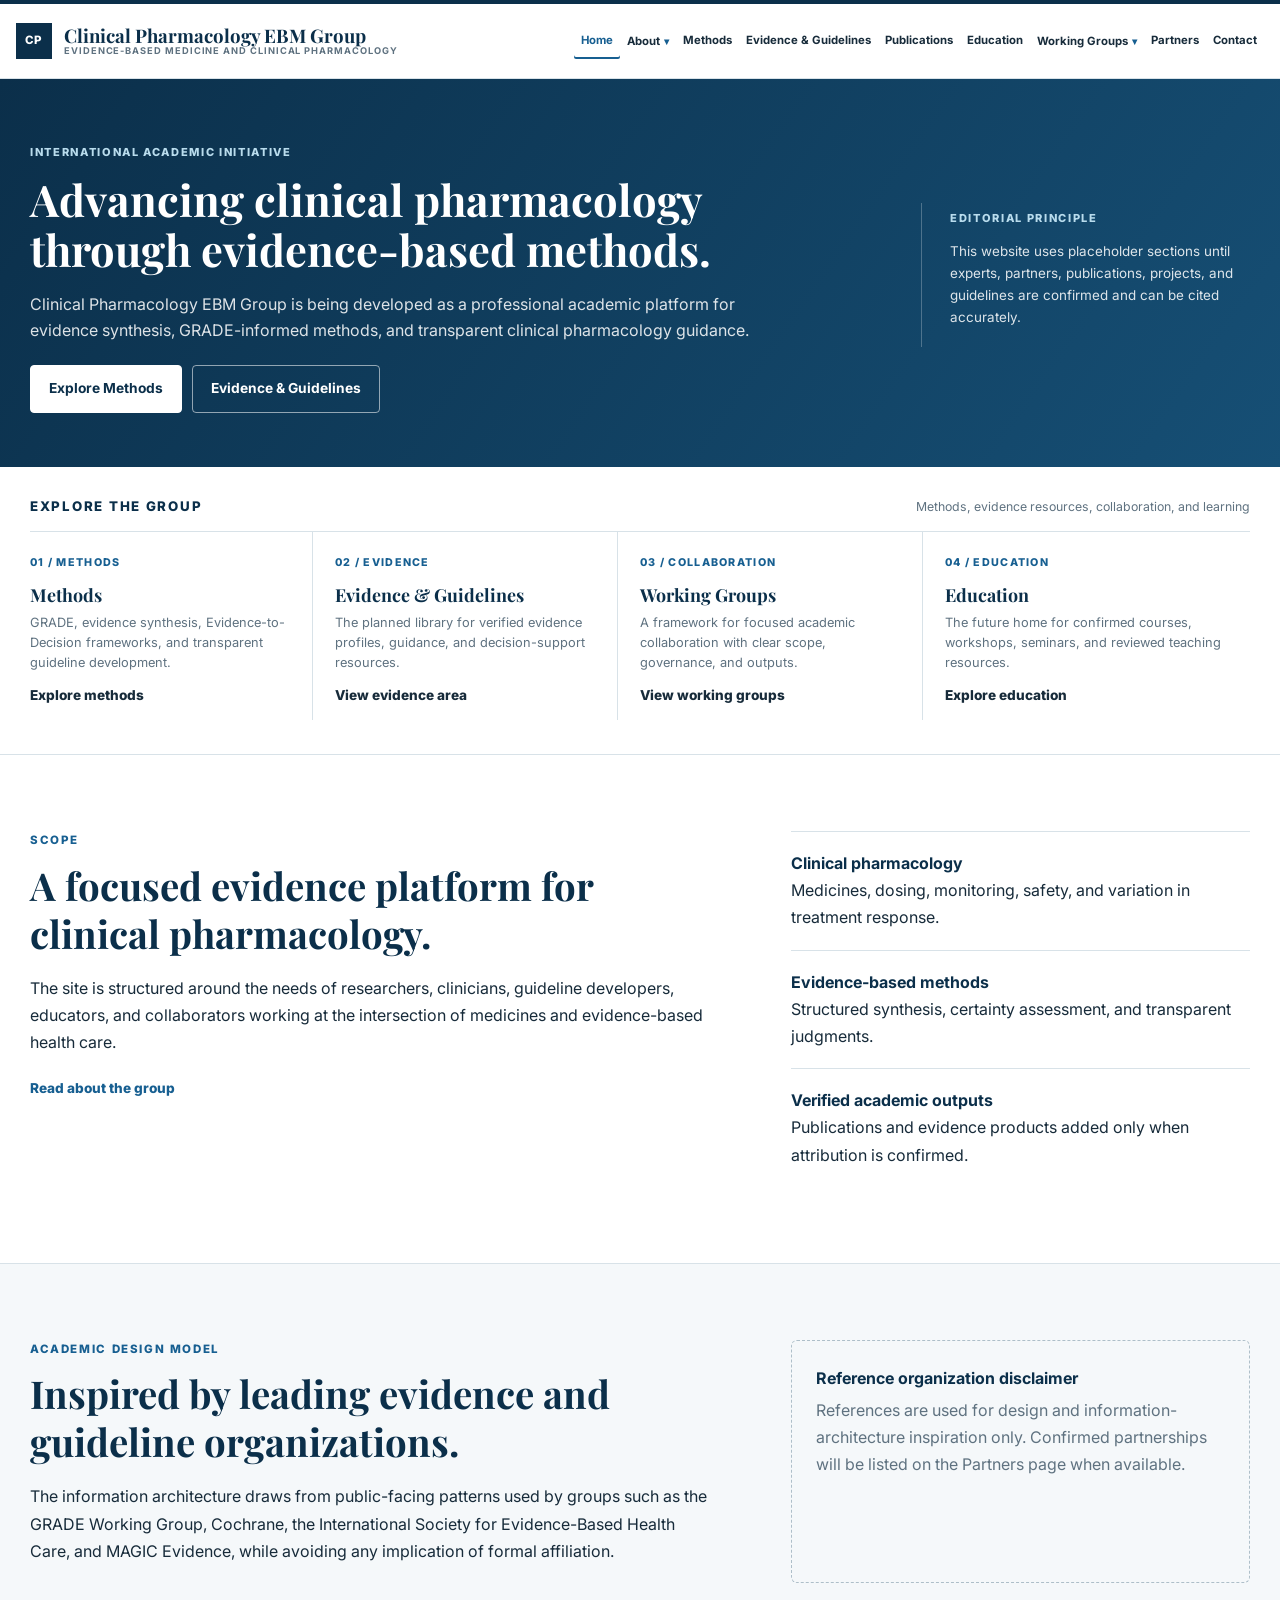
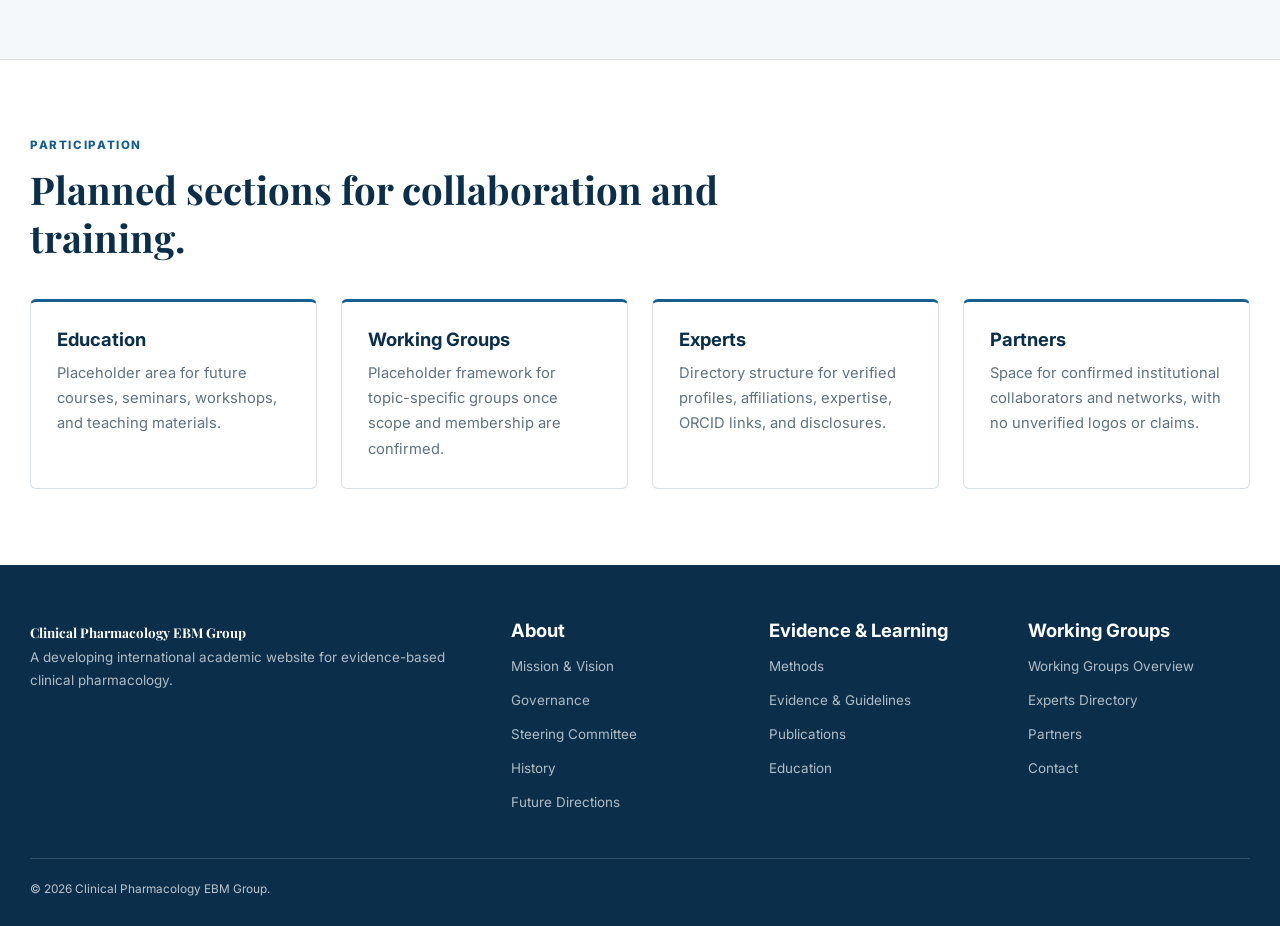
==== commit 5dbbbc95: "Redesign Clinical Pharmacology EBM Group website" ====
--- a/index.html
+++ b/index.html
@@ -1,13 +1,144 @@
 <!DOCTYPE html>
 <html lang="en">
 <head>
-    <meta charset="UTF-8">
-    <meta name="viewport" content="width=device-width, initial-scale=1.0">
-    <title>Your Website Title</title>
+  <meta charset="UTF-8">
+  <meta name="viewport" content="width=device-width, initial-scale=1.0">
+  <title>Clinical Pharmacology EBM Group</title>
+  <meta name="description" content="Clinical Pharmacology EBM Group is a developing international academic initiative focused on evidence-based clinical pharmacology, GRADE methods, and trustworthy health guidance.">
+  <link rel="preconnect" href="https://fonts.googleapis.com">
+  <link rel="preconnect" href="https://fonts.gstatic.com" crossorigin>
+  <link href="https://fonts.googleapis.com/css2?family=Inter:wght@400;500;600;700;800&family=Playfair+Display:wght@600;700&display=swap" rel="stylesheet">
+  <link rel="stylesheet" href="css/style.css">
 </head>
 <body>
-    <footer>
-        <p><strong>Brand:</strong> CAPTURE stands for Clinical Pharmacology Assessment, Translation, Utility, & GRADE Evolving</p>
-    </footer>
+  <a class="skip-link" href="#main">Skip to content</a>
+  <header class="site-header">
+    <div class="container header-row">
+      <a class="brand" href="index.html">Clinical Pharmacology EBM Group<small>Evidence-based medicine and clinical pharmacology</small></a>
+      <button class="nav-toggle" type="button" aria-expanded="false">Menu</button>
+      <nav class="nav" aria-label="Primary navigation">
+  <a href="index.html">Home</a>
+  <div class="nav-group"><button class="nav-parent" type="button" aria-expanded="false">About</button><div class="dropdown"><a href="pages/about.html#mission">Mission &amp; Vision</a><a href="pages/about.html#governance">Governance</a><a href="pages/about.html#steering-committee">Steering Committee</a><a href="pages/about.html#history">History</a><a href="pages/about.html#future-directions">Future Directions</a></div></div>
+  <a href="pages/methods.html">Methods</a>
+  <a href="pages/evidence-guidelines.html">Evidence &amp; Guidelines</a>
+  <a href="pages/publications.html">Publications</a>
+  <a href="pages/education.html">Education</a>
+  <div class="nav-group"><button class="nav-parent" type="button" aria-expanded="false">Working Groups</button><div class="dropdown"><a href="pages/working-groups.html#overview">Working Groups Overview</a><a href="pages/experts.html">Experts Directory</a><a href="pages/working-groups.html#therapeutic-drug-monitoring">Therapeutic Drug Monitoring WG</a><a href="pages/working-groups.html#pharmacogenomics">Pharmacogenomics WG</a><a href="pages/working-groups.html#drug-safety">Drug Safety WG</a><a href="pages/working-groups.html#real-world-evidence">Real-World Evidence WG</a><a href="pages/working-groups.html#guideline-methodology">Guideline Methodology WG</a></div></div>
+  <a href="pages/partners.html">Partners</a>
+  <a href="pages/contact.html">Contact</a>
+</nav>
+    </div>
+  </header>
+
+  <main id="main">
+    <section class="hero">
+      <div class="container hero-grid">
+        <div>
+          <span class="eyebrow">International academic initiative</span>
+          <h1>Advancing clinical pharmacology through evidence-based methods.</h1>
+          <p>Clinical Pharmacology EBM Group is being developed as a professional academic platform for evidence synthesis, GRADE-informed methods, and transparent clinical pharmacology guidance.</p>
+          <div class="button-row">
+            <a class="btn btn-light" href="pages/methods.html">Explore Methods</a>
+            <a class="btn btn-outline" href="pages/evidence-guidelines.html">Evidence & Guidelines</a>
+          </div>
+        </div>
+        <aside class="hero-aside">
+          <span class="eyebrow">Editorial principle</span>
+          <p>This website uses placeholder sections until experts, partners, publications, projects, and guidelines are confirmed and can be cited accurately.</p>
+        </aside>
+      </div>
+    </section>
+
+    <section class="featured-content" aria-labelledby="featured-title">
+      <div class="container">
+        <div class="featured-heading">
+          <h2 id="featured-title">Explore the Group</h2>
+          <p>Methods, evidence resources, collaboration, and learning</p>
+        </div>
+        <div class="featured-grid">
+          <a class="featured-item" href="pages/methods.html">
+            <span class="index">01 / METHODS</span>
+            <h3>Methods</h3>
+            <p>GRADE, evidence synthesis, Evidence-to-Decision frameworks, and transparent guideline development.</p>
+            <span class="text-link">Explore methods</span>
+          </a>
+          <a class="featured-item" href="pages/evidence-guidelines.html">
+            <span class="index">02 / EVIDENCE</span>
+            <h3>Evidence & Guidelines</h3>
+            <p>The planned library for verified evidence profiles, guidance, and decision-support resources.</p>
+            <span class="text-link">View evidence area</span>
+          </a>
+          <a class="featured-item" href="pages/working-groups.html">
+            <span class="index">03 / COLLABORATION</span>
+            <h3>Working Groups</h3>
+            <p>A framework for focused academic collaboration with clear scope, governance, and outputs.</p>
+            <span class="text-link">View working groups</span>
+          </a>
+          <a class="featured-item" href="pages/education.html">
+            <span class="index">04 / EDUCATION</span>
+            <h3>Education</h3>
+            <p>The future home for confirmed courses, workshops, seminars, and reviewed teaching resources.</p>
+            <span class="text-link">Explore education</span>
+          </a>
+        </div>
+      </div>
+    </section>
+
+    <section class="section">
+      <div class="container split">
+        <div>
+          <span class="kicker">Scope</span>
+          <h2>A focused evidence platform for clinical pharmacology.</h2>
+          <p>The site is structured around the needs of researchers, clinicians, guideline developers, educators, and collaborators working at the intersection of medicines and evidence-based health care.</p>
+          <a class="text-link" href="pages/about.html">Read about the group</a>
+        </div>
+        <ul class="principles">
+          <li><strong>Clinical pharmacology</strong>Medicines, dosing, monitoring, safety, and variation in treatment response.</li>
+          <li><strong>Evidence-based methods</strong>Structured synthesis, certainty assessment, and transparent judgments.</li>
+          <li><strong>Verified academic outputs</strong>Publications and evidence products added only when attribution is confirmed.</li>
+        </ul>
+      </div>
+    </section>
+
+    <section class="section section-soft">
+      <div class="container split">
+        <div>
+          <span class="kicker">Academic design model</span>
+          <h2>Inspired by leading evidence and guideline organizations.</h2>
+          <p>The information architecture draws from public-facing patterns used by groups such as the GRADE Working Group, Cochrane, the International Society for Evidence-Based Health Care, and MAGIC Evidence, while avoiding any implication of formal affiliation.</p>
+        </div>
+        <div class="placeholder">
+          <strong>Reference organization disclaimer</strong>
+          References are used for design and information-architecture inspiration only. Confirmed partnerships will be listed on the Partners page when available.
+        </div>
+      </div>
+    </section>
+
+    <section class="section">
+      <div class="container">
+        <div class="section-heading">
+          <span class="kicker">Participation</span>
+          <h2>Planned sections for collaboration and training.</h2>
+        </div>
+        <div class="grid-4">
+          <article class="card"><h3>Education</h3><p>Placeholder area for future courses, seminars, workshops, and teaching materials.</p></article>
+          <article class="card"><h3>Working Groups</h3><p>Placeholder framework for topic-specific groups once scope and membership are confirmed.</p></article>
+          <article class="card"><h3>Experts</h3><p>Directory structure for verified profiles, affiliations, expertise, ORCID links, and disclosures.</p></article>
+          <article class="card"><h3>Partners</h3><p>Space for confirmed institutional collaborators and networks, with no unverified logos or claims.</p></article>
+        </div>
+      </div>
+    </section>
+  </main>
+
+  <footer class="site-footer">
+  <div class="container footer-grid">
+    <div><a class="brand" href="index.html">Clinical Pharmacology EBM Group</a><p>A developing international academic website for evidence-based clinical pharmacology.</p></div>
+    <div><h3>About</h3><ul class="footer-links"><li><a href="pages/about.html#mission">Mission &amp; Vision</a></li><li><a href="pages/about.html#governance">Governance</a></li><li><a href="pages/about.html#steering-committee">Steering Committee</a></li><li><a href="pages/about.html#history">History</a></li><li><a href="pages/about.html#future-directions">Future Directions</a></li></ul></div>
+    <div><h3>Evidence &amp; Learning</h3><ul class="footer-links"><li><a href="pages/methods.html">Methods</a></li><li><a href="pages/evidence-guidelines.html">Evidence &amp; Guidelines</a></li><li><a href="pages/publications.html">Publications</a></li><li><a href="pages/education.html">Education</a></li></ul></div>
+    <div><h3>Working Groups</h3><ul class="footer-links"><li><a href="pages/working-groups.html#overview">Working Groups Overview</a></li><li><a href="pages/experts.html">Experts Directory</a></li><li><a href="pages/partners.html">Partners</a></li><li><a href="pages/contact.html">Contact</a></li></ul></div>
+  </div>
+  <div class="container footer-bottom">&copy; 2026 Clinical Pharmacology EBM Group.</div>
+</footer>
+  <script src="js/main.js"></script>
 </body>
-</html>+</html>
--- a/css/style.css
+++ b/css/style.css
@@ -0,0 +1,263 @@
+:root {
+  --navy: #0b2f4a;
+  --blue: #175f91;
+  --blue-light: #eaf3f8;
+  --ink: #172b3a;
+  --muted: #5f7280;
+  --line: #d8e2e8;
+  --paper: #ffffff;
+  --soft: #f5f8fa;
+  --accent: #267a65;
+  --max: 1220px;
+  --header-max: 1480px;
+  --radius: 6px;
+  --shadow: 0 12px 32px rgba(11, 47, 74, 0.08);
+  --sans: "Inter", -apple-system, BlinkMacSystemFont, "Segoe UI", sans-serif;
+  --serif: "Playfair Display", Georgia, serif;
+}
+
+* { box-sizing: border-box; }
+html { scroll-behavior: smooth; }
+[id] { scroll-margin-top: 96px; }
+body {
+  margin: 0;
+  color: var(--ink);
+  background: var(--paper);
+  font-family: var(--sans);
+  line-height: 1.7;
+  -webkit-font-smoothing: antialiased;
+}
+a { color: var(--blue); text-decoration: none; }
+a:hover { color: var(--accent); }
+a:focus-visible, button:focus-visible, input:focus-visible, textarea:focus-visible, select:focus-visible {
+  outline: 3px solid rgba(23, 95, 145, 0.25);
+  outline-offset: 3px;
+}
+h1, h2, h3, h4 { color: var(--navy); line-height: 1.25; }
+h1, h2 { font-family: var(--serif); }
+h1 { font-size: clamp(2.35rem, 5vw, 4.4rem); margin: 0 0 20px; }
+h2 { font-size: clamp(1.8rem, 3vw, 2.65rem); margin: 0 0 18px; }
+h3 { font-size: 1.15rem; margin: 0 0 10px; }
+p { margin: 0 0 18px; }
+ul { padding-left: 22px; }
+.container { width: min(calc(100% - 40px), var(--max)); margin: 0 auto; }
+.skip-link { position: absolute; left: -9999px; top: 8px; z-index: 2000; }
+.skip-link:focus { left: 12px; background: #fff; padding: 8px 12px; }
+
+.site-header {
+  position: sticky;
+  top: 0;
+  z-index: 1000;
+  background: rgba(255, 255, 255, 0.98);
+  border-top: 4px solid var(--navy);
+  border-bottom: 1px solid var(--line);
+}
+.header-row {
+  width: min(calc(100% - 32px), var(--header-max));
+  min-height: 74px;
+  display: flex;
+  align-items: center;
+  justify-content: space-between;
+  gap: 18px;
+}
+.brand {
+  color: var(--navy);
+  font-family: var(--serif);
+  font-size: 1.17rem;
+  font-weight: 700;
+  line-height: 1.15;
+}
+.site-header .brand {
+  flex: 0 0 auto;
+  position: relative;
+  padding-left: 48px;
+  white-space: nowrap;
+}
+.site-header .brand::before {
+  content: "CP";
+  position: absolute;
+  left: 0;
+  top: 50%;
+  width: 36px;
+  height: 36px;
+  transform: translateY(-50%);
+  display: grid;
+  place-items: center;
+  background: var(--navy);
+  color: #fff;
+  font-family: var(--sans);
+  font-size: 0.72rem;
+  font-weight: 800;
+  letter-spacing: 0.04em;
+}
+.brand small { display: block; color: var(--muted); font-family: var(--sans); font-size: 0.58rem; font-weight: 700; letter-spacing: 0.1em; text-transform: uppercase; }
+.nav { display: flex; align-items: center; justify-content: flex-end; gap: 0; flex-wrap: nowrap; white-space: nowrap; }
+.nav a, .nav-parent { border: 0; border-radius: 2px; background: transparent; color: var(--ink); cursor: pointer; font-family: var(--sans); font-size: 0.71rem; font-weight: 700; padding: 8px 7px; }
+.nav a:hover, .nav a.active, .nav-parent:hover, .nav-parent.active { background: transparent; color: var(--blue); box-shadow: inset 0 -2px var(--blue); }
+.nav-group { position: relative; }
+.nav-parent::after { content: "▾"; color: var(--blue); font-size: 0.62rem; margin-left: 4px; }
+.dropdown {
+  display: none;
+  position: absolute;
+  top: calc(100% + 8px);
+  left: 0;
+  z-index: 1100;
+  min-width: 230px;
+  background: #fff;
+  border: 1px solid var(--line);
+  border-top: 3px solid var(--blue);
+  box-shadow: var(--shadow);
+  padding: 7px;
+  white-space: normal;
+}
+.nav-group:last-of-type .dropdown { left: auto; right: 0; min-width: 255px; }
+.dropdown a { display: block; font-size: 0.72rem; line-height: 1.35; padding: 9px 10px; }
+.dropdown a:hover, .dropdown a.active { background: var(--blue-light); box-shadow: none; }
+.nav-group:hover > .dropdown, .nav-group:focus-within > .dropdown, .nav-group.open > .dropdown { display: block; }
+.nav-toggle { display: none; border: 1px solid var(--line); background: #fff; color: var(--navy); border-radius: 4px; padding: 8px 11px; font-weight: 700; }
+
+.hero { background: linear-gradient(125deg, var(--navy), #164f75); color: #fff; padding: 58px 0 54px; }
+.hero-grid { display: grid; grid-template-columns: minmax(0, 1.65fr) minmax(250px, 0.65fr); gap: 56px; align-items: center; }
+.hero h1, .hero h2 { color: #fff; }
+.hero h1 { max-width: 840px; font-size: clamp(2rem, 3.4vw, 3.05rem); line-height: 1.16; margin-bottom: 16px; }
+.hero p { color: rgba(255, 255, 255, 0.86); font-size: 1rem; line-height: 1.65; max-width: 720px; }
+.eyebrow { display: inline-block; color: #b9dced; font-size: 0.69rem; font-weight: 800; letter-spacing: 0.15em; margin-bottom: 12px; text-transform: uppercase; }
+.hero-aside { border-left: 1px solid rgba(255, 255, 255, 0.25); padding-left: 28px; }
+.hero-aside p { font-size: 0.84rem; line-height: 1.65; }
+.button-row { display: flex; flex-wrap: wrap; gap: 10px; margin-top: 22px; }
+.btn { display: inline-block; border: 1px solid var(--blue); border-radius: 4px; background: var(--blue); color: #fff; font-size: 0.86rem; font-weight: 700; padding: 11px 18px; }
+.btn:hover { background: var(--navy); border-color: var(--navy); color: #fff; }
+.btn-light { background: #fff; border-color: #fff; color: var(--navy); }
+.btn-outline { background: transparent; color: var(--blue); }
+.hero .btn-outline { border-color: rgba(255,255,255,.55); color: #fff; }
+
+.featured-content {
+  background: #fff;
+  border-bottom: 1px solid var(--line);
+  padding: 30px 0 34px;
+}
+.featured-heading {
+  display: flex;
+  align-items: baseline;
+  justify-content: space-between;
+  gap: 24px;
+  border-bottom: 1px solid var(--line);
+  padding-bottom: 13px;
+  margin-bottom: 0;
+}
+.featured-heading h2 {
+  font-family: var(--sans);
+  font-size: 0.83rem;
+  font-weight: 800;
+  letter-spacing: 0.13em;
+  margin: 0;
+  text-transform: uppercase;
+}
+.featured-heading p { color: var(--muted); font-size: 0.77rem; margin: 0; }
+.featured-grid { display: grid; grid-template-columns: repeat(4, 1fr); }
+.featured-item {
+  min-height: 158px;
+  border-right: 1px solid var(--line);
+  color: var(--ink);
+  padding: 22px 22px 12px 0;
+  margin-right: 22px;
+}
+.featured-item:last-child { border-right: 0; margin-right: 0; }
+.featured-item .index { color: var(--blue); display: block; font-size: 0.67rem; font-weight: 800; letter-spacing: 0.12em; margin-bottom: 12px; }
+.featured-item h3 { font-family: var(--serif); font-size: 1.12rem; margin-bottom: 7px; }
+.featured-item p { color: var(--muted); font-size: 0.8rem; line-height: 1.55; margin-bottom: 8px; }
+.featured-item:hover h3 { color: var(--blue); }
+
+.section { padding: 76px 0; }
+.section-soft { background: var(--soft); border-top: 1px solid var(--line); border-bottom: 1px solid var(--line); }
+.section-heading { max-width: 760px; margin-bottom: 38px; }
+.section-heading p, .muted { color: var(--muted); }
+.kicker { color: var(--blue); display: block; font-size: 0.72rem; font-weight: 800; letter-spacing: 0.14em; margin-bottom: 10px; text-transform: uppercase; }
+.grid-2, .grid-3, .grid-4 { display: grid; gap: 24px; }
+.grid-2 { grid-template-columns: repeat(2, 1fr); }
+.grid-3 { grid-template-columns: repeat(3, 1fr); }
+.grid-4 { grid-template-columns: repeat(4, 1fr); }
+.card {
+  background: #fff;
+  border: 1px solid var(--line);
+  border-top: 3px solid var(--blue);
+  border-radius: var(--radius);
+  padding: 26px;
+}
+.card p, .card li { color: var(--muted); font-size: 0.92rem; }
+.card p:last-child { margin-bottom: 0; }
+.text-link { font-size: 0.85rem; font-weight: 800; }
+.split { display: grid; grid-template-columns: minmax(0, 1.2fr) minmax(280px, 0.8fr); gap: 72px; }
+.principles { list-style: none; padding: 0; margin: 0; }
+.principles li { border-top: 1px solid var(--line); padding: 18px 0; }
+.principles strong { color: var(--navy); display: block; }
+
+.listing { border-top: 1px solid var(--line); }
+.listing-item { display: grid; grid-template-columns: 160px 1fr; gap: 28px; border-bottom: 1px solid var(--line); padding: 26px 0; }
+.listing-label { color: var(--blue); font-size: 0.75rem; font-weight: 800; letter-spacing: 0.08em; text-transform: uppercase; }
+.listing-item h3 { margin-bottom: 6px; }
+.status { display: inline-block; background: var(--blue-light); border-radius: 20px; color: var(--blue); font-size: 0.7rem; font-weight: 800; padding: 3px 9px; text-transform: uppercase; }
+.placeholder { border: 1px dashed #aebfc9; background: var(--soft); border-radius: var(--radius); color: var(--muted); padding: 24px; }
+.placeholder strong { color: var(--navy); display: block; margin-bottom: 5px; }
+.notice { max-width: 760px; margin: 0 auto; background: #fff; border: 1px solid var(--line); border-left: 5px solid var(--blue); box-shadow: var(--shadow); padding: 36px; }
+
+.form { max-width: 760px; }
+.form-grid { display: grid; grid-template-columns: 1fr 1fr; gap: 18px; }
+.field { margin-bottom: 18px; }
+.field label { display: block; color: var(--navy); font-size: 0.82rem; font-weight: 700; margin-bottom: 6px; }
+.field input, .field textarea, .field select { width: 100%; border: 1px solid var(--line); border-radius: 4px; padding: 12px; font: inherit; }
+.field textarea { min-height: 140px; resize: vertical; }
+.form-note { color: var(--muted); font-size: 0.82rem; }
+
+.site-footer { background: var(--navy); color: rgba(255,255,255,.72); padding: 54px 0 26px; }
+.footer-grid { display: grid; grid-template-columns: 2fr 1fr 1fr 1fr; gap: 36px; }
+.site-footer .brand, .site-footer h3 { color: #fff; }
+.site-footer p, .site-footer a { color: rgba(255,255,255,.68); font-size: 0.84rem; }
+.footer-links { list-style: none; padding: 0; margin: 0; }
+.footer-links li { margin: 7px 0; }
+.footer-bottom { border-top: 1px solid rgba(255,255,255,.16); margin-top: 36px; padding-top: 20px; font-size: 0.74rem; }
+
+@media (max-width: 1240px) {
+  .nav-toggle { display: block; }
+  .nav { display: none; position: absolute; left: 0; right: 0; top: 74px; background: #fff; border-bottom: 1px solid var(--line); box-shadow: var(--shadow); padding: 16px 20px; white-space: normal; }
+  .nav.open { display: grid; grid-template-columns: repeat(2, 1fr); }
+  .nav-group { position: static; }
+  .nav-parent { width: 100%; text-align: left; }
+  .dropdown, .nav-group:last-of-type .dropdown {
+    position: static;
+    min-width: 0;
+    border: 0;
+    border-left: 2px solid var(--line);
+    box-shadow: none;
+    margin: 0 0 8px 8px;
+    padding: 0 0 0 8px;
+  }
+  .nav-group:hover > .dropdown, .nav-group:focus-within > .dropdown { display: none; }
+  .nav-group.open > .dropdown { display: block; }
+}
+@media (max-width: 800px) {
+  .hero { padding: 48px 0 44px; }
+  .hero-grid, .split { grid-template-columns: 1fr; gap: 34px; }
+  .hero-aside { border-left: 0; border-top: 1px solid rgba(255,255,255,.25); padding: 22px 0 0; }
+  .featured-grid { grid-template-columns: repeat(2, 1fr); }
+  .featured-item:nth-child(2) { border-right: 0; margin-right: 0; }
+  .grid-3, .grid-4 { grid-template-columns: repeat(2, 1fr); }
+  .footer-grid { grid-template-columns: repeat(2, 1fr); }
+}
+@media (max-width: 560px) {
+  .container { width: min(calc(100% - 28px), var(--max)); }
+  .site-header .brand { font-size: 0.9rem; padding-left: 42px; white-space: normal; }
+  .site-header .brand::before { width: 32px; height: 32px; }
+  .brand small { display: none; }
+  .featured-heading { align-items: flex-start; flex-direction: column; gap: 4px; }
+  .featured-grid { grid-template-columns: 1fr; }
+  .featured-item, .featured-item:nth-child(2) { min-height: 0; border-right: 0; border-bottom: 1px solid var(--line); margin-right: 0; padding: 20px 0; }
+  .featured-item:last-child { border-bottom: 0; }
+  .nav.open, .grid-2, .grid-3, .grid-4, .form-grid, .footer-grid { grid-template-columns: 1fr; }
+  .listing-item { grid-template-columns: 1fr; gap: 6px; }
+  .section { padding: 56px 0; }
+}
+@media (prefers-reduced-motion: reduce) {
+  html { scroll-behavior: auto; }
+  *, *::before, *::after { animation-duration: 0.01ms !important; transition-duration: 0.01ms !important; }
+}
